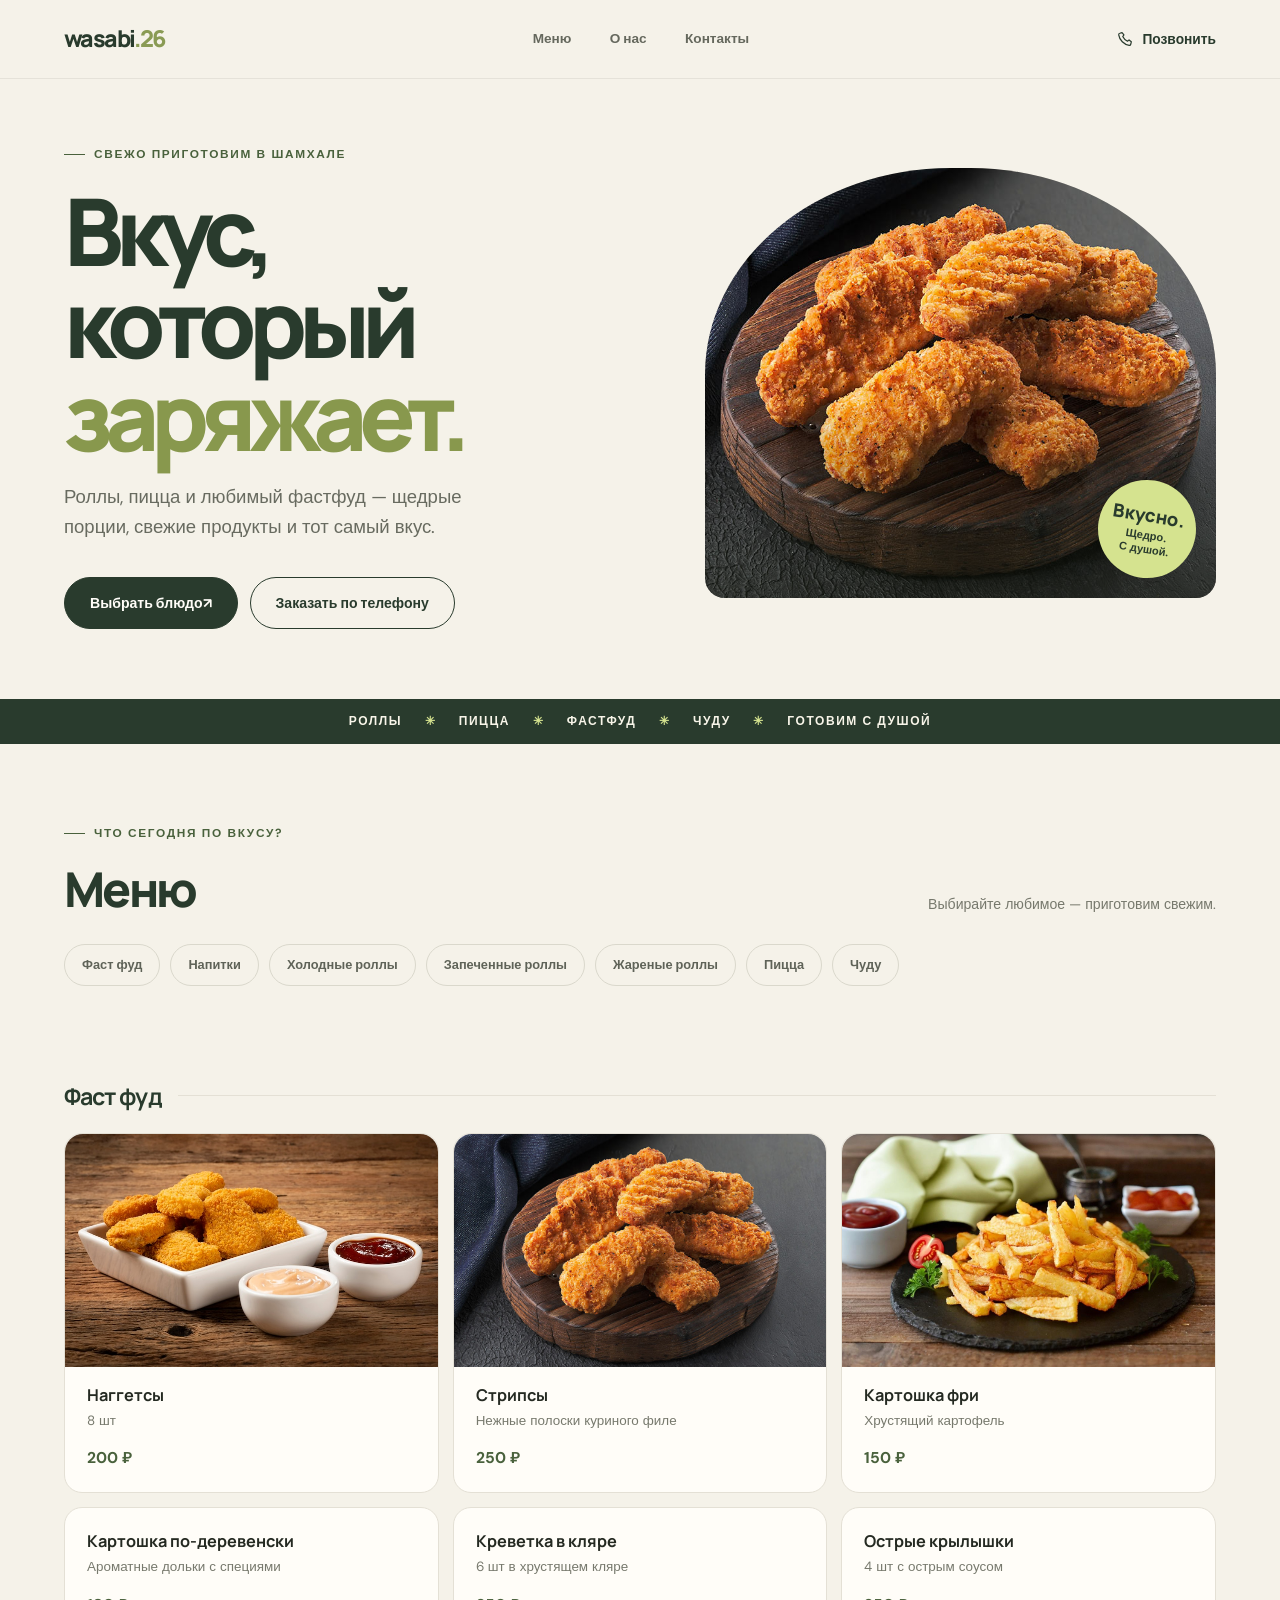
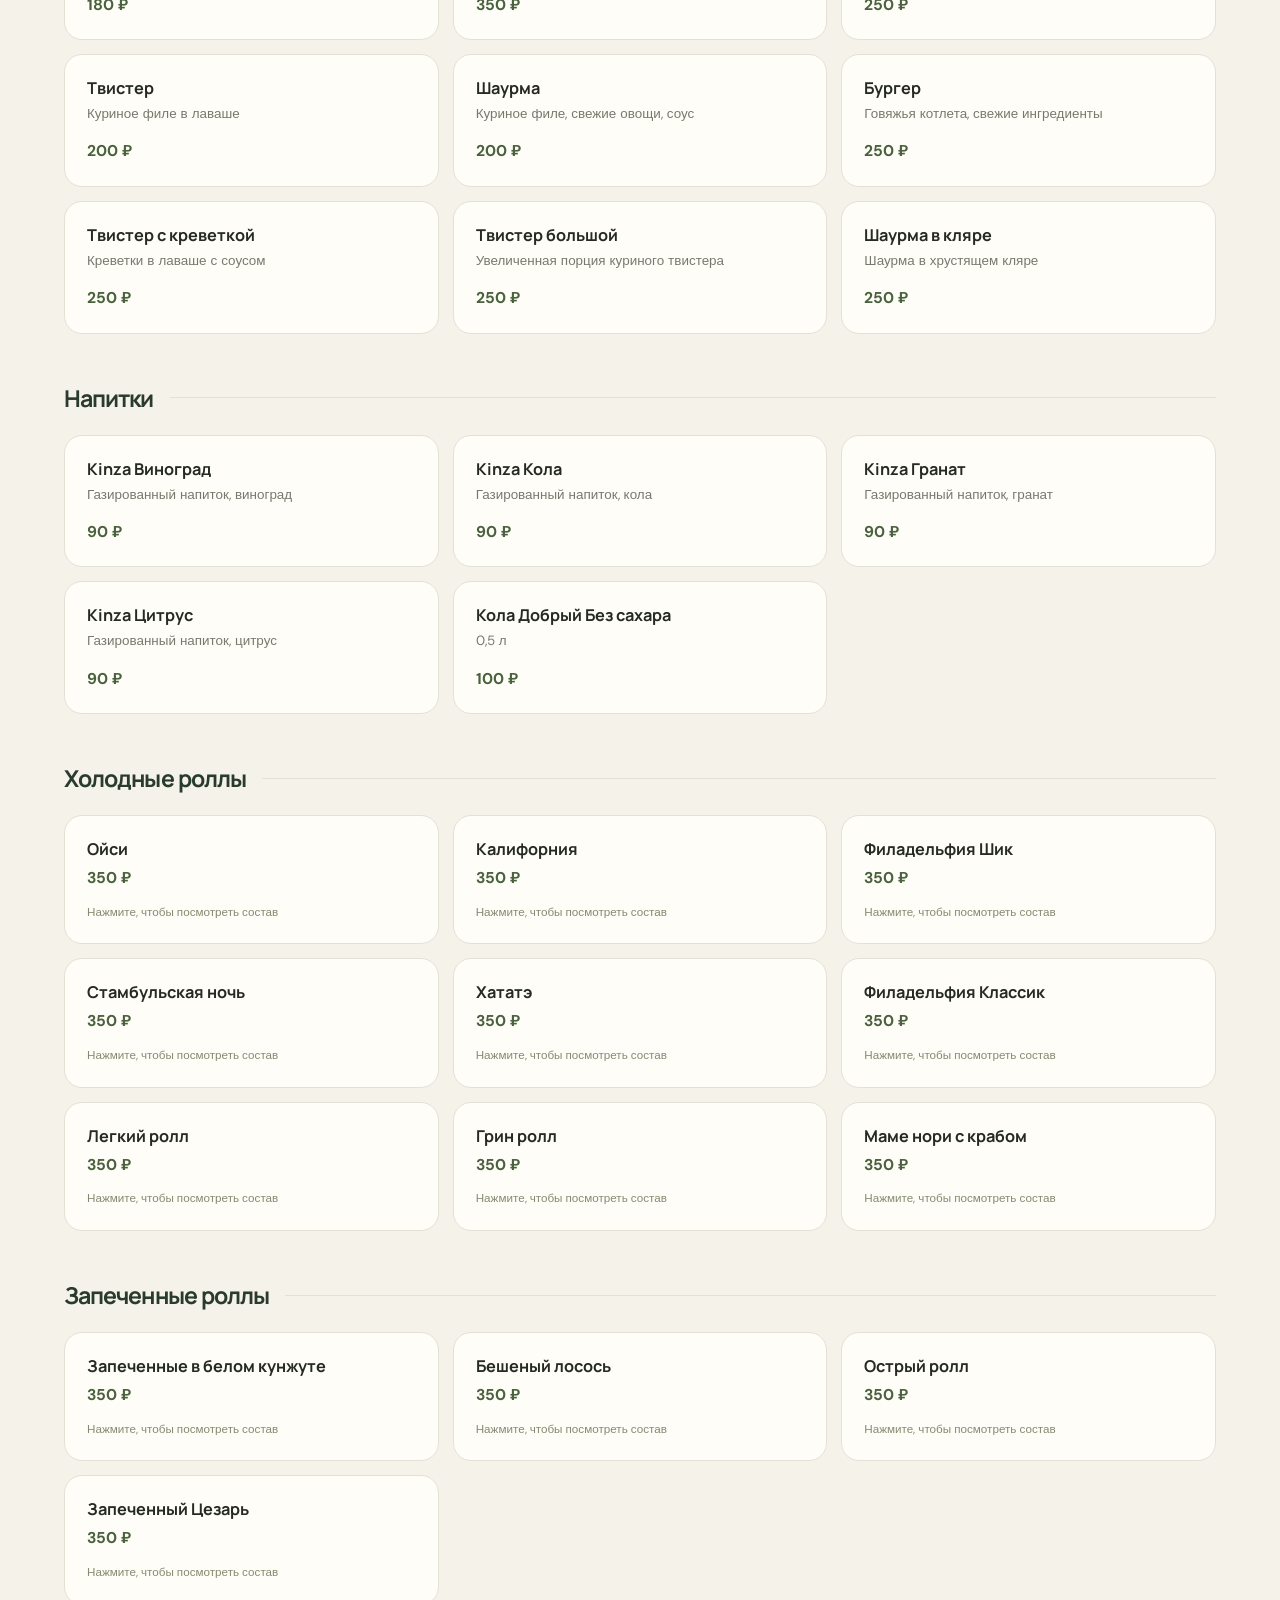
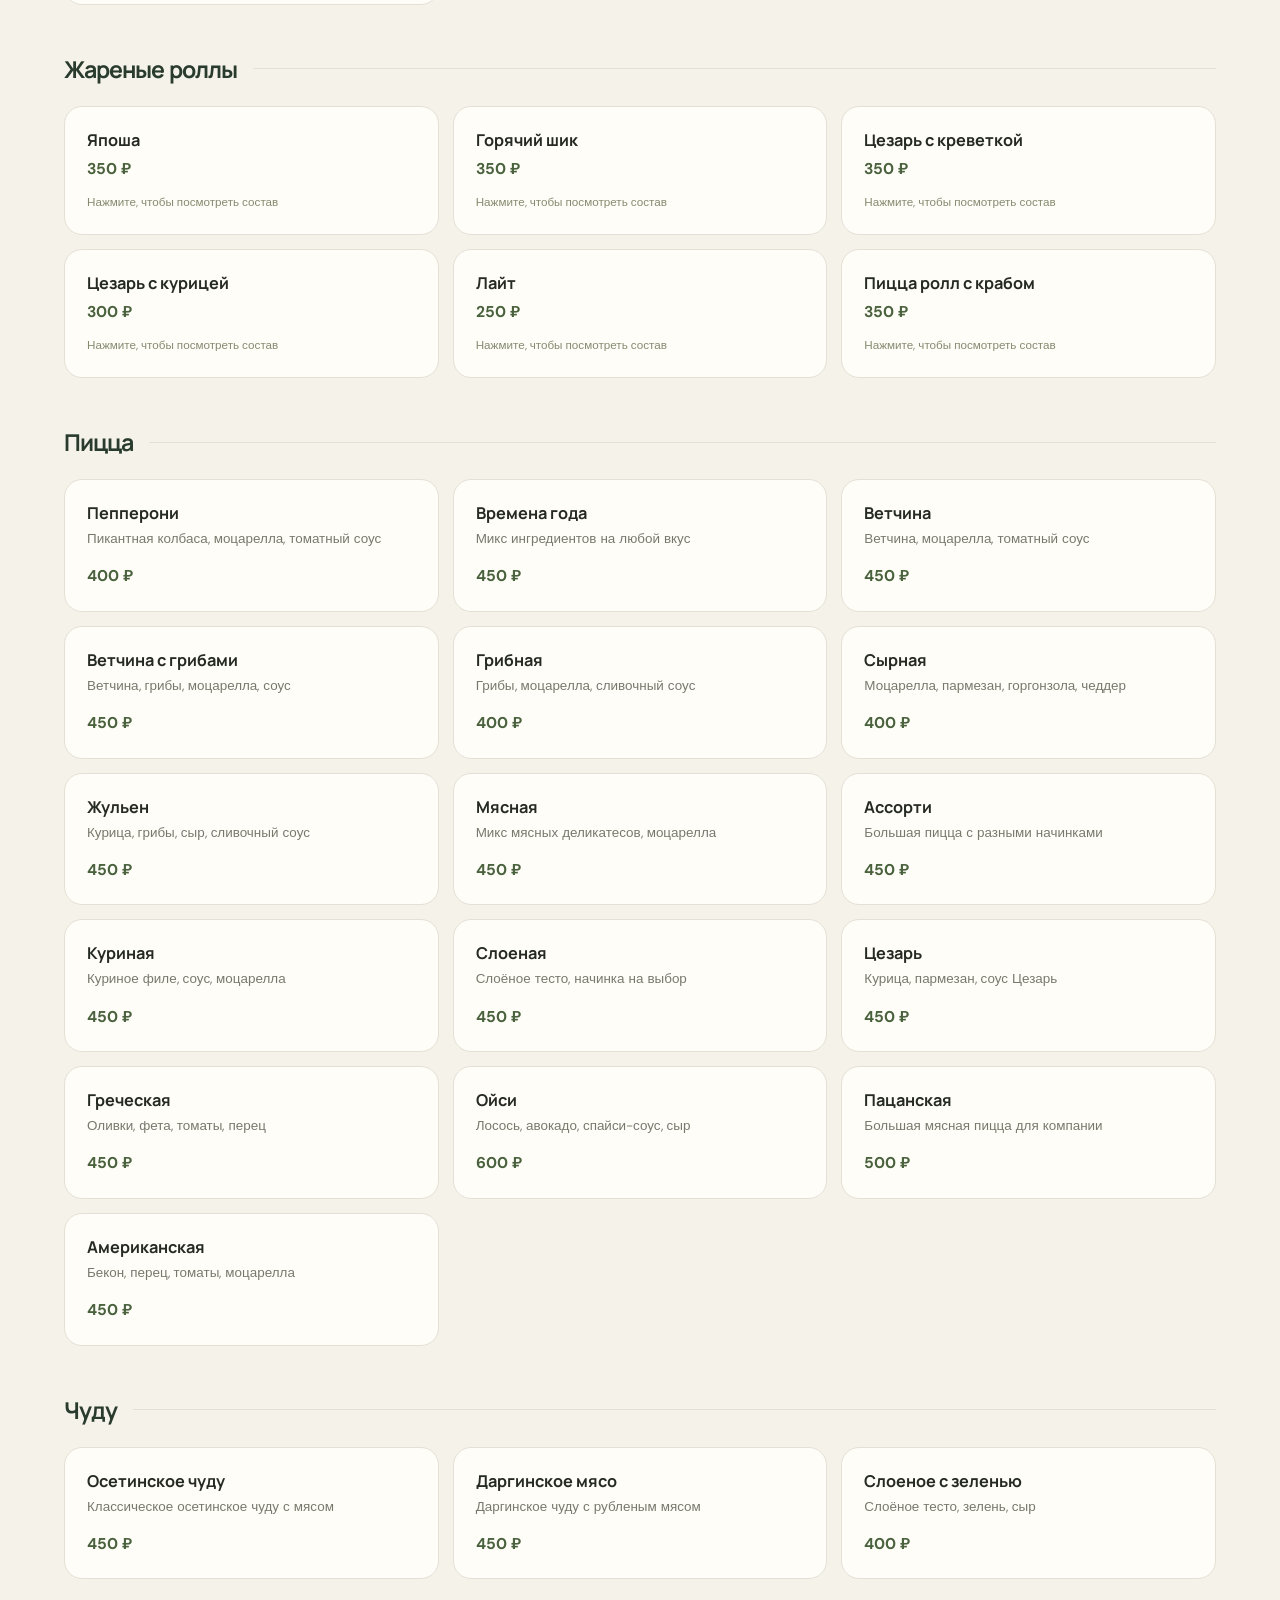
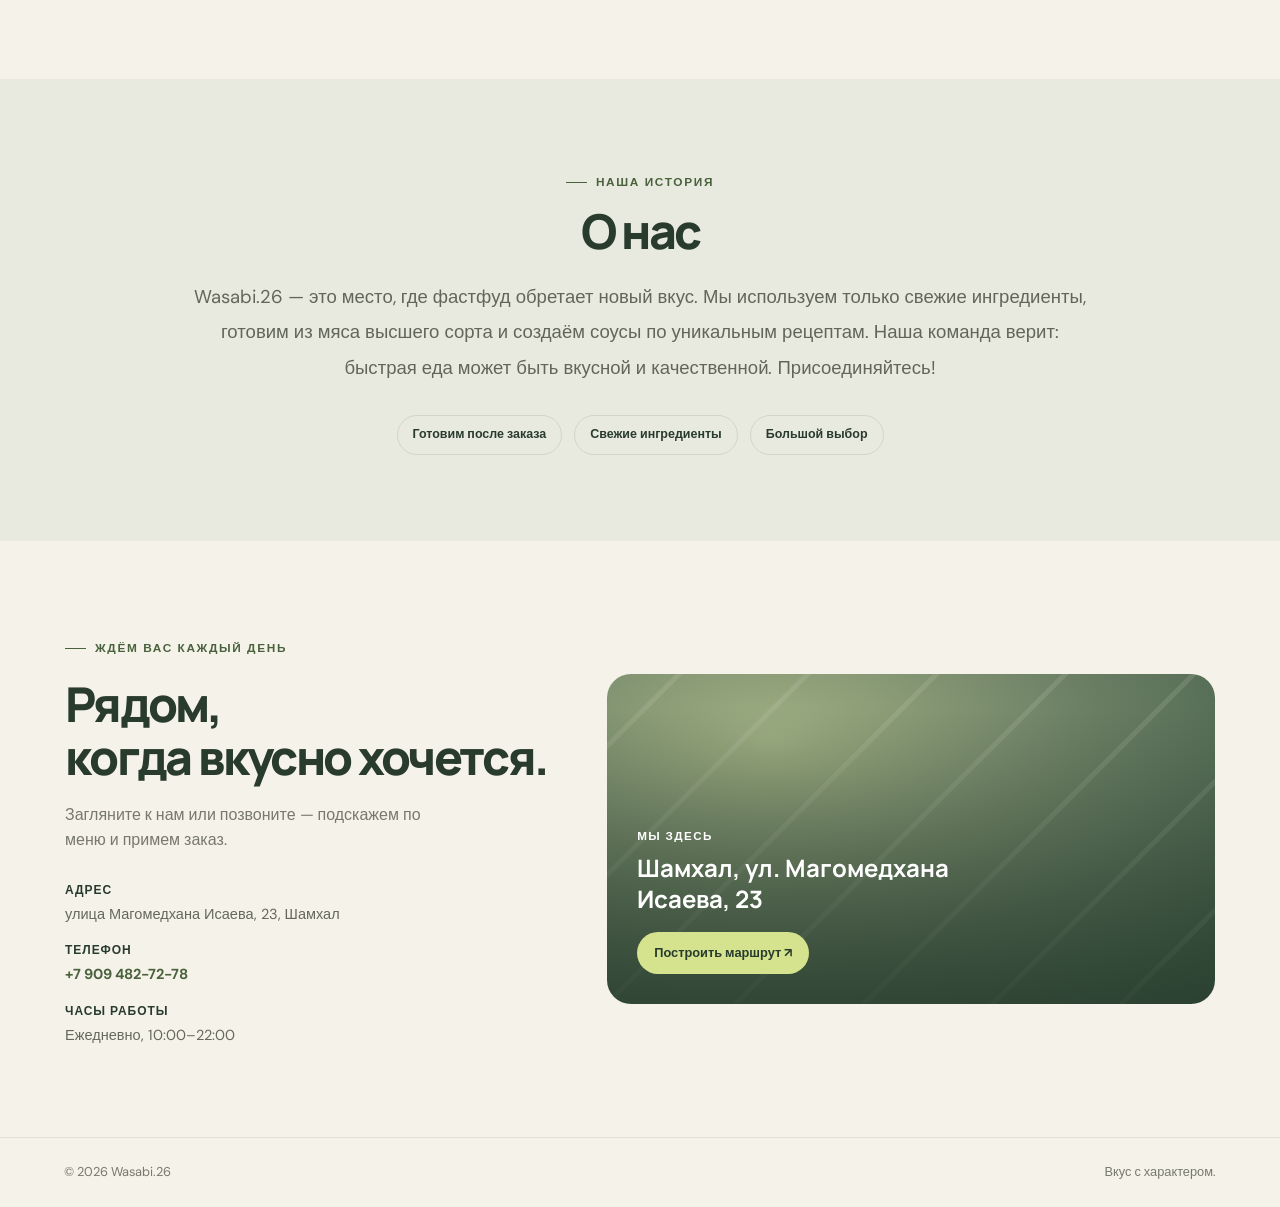
==== index.html @ 2d9dbc20 "Publish Wasabi.26 restaurant website Co-authored-by: Copilot App <223556219+Copilot@users.noreply.gi" ====
<!DOCTYPE html>
<html lang="ru">
<head>
    <meta charset="UTF-8">
    <meta name="viewport" content="width=device-width, initial-scale=1.0">
    <meta name="theme-color" content="#f5f2e9">
    <meta name="description" content="Wasabi.26 — роллы, пицца и любимый фастфуд в Шамхале. Заказывайте по телефону и забирайте свежеприготовленные блюда.">
    <title>Wasabi.26 — вкус с характером</title>
    <link rel="stylesheet" href="style.css">
</head>
<body>

    <header class="header">
        <div class="header__container">
            <a href="#" class="header__logo" aria-label="Wasabi.26 — на главную">wasabi<span>.26</span></a>
            <nav class="header__nav" aria-label="Основная навигация">
                <a href="#menu" class="header__link">Меню</a>
                <a href="#about" class="header__link">О нас</a>
                <a href="#contacts" class="header__link">Контакты</a>
            </nav>
            <a class="header__phone" href="tel:+79094827278">
                <svg viewBox="0 0 24 24" fill="none" aria-hidden="true"><path d="M7.1 3.8 9.8 7l-1.7 2.2a14.6 14.6 0 0 0 6.7 6.7L17 14l3.2 2.7-.8 3.4a2 2 0 0 1-2.2 1.5C9.9 20.5 3.5 14.1 2.4 6.8A2 2 0 0 1 4 4.6l3.1-.8Z" stroke="currentColor" stroke-width="1.7" stroke-linecap="round" stroke-linejoin="round"/></svg>
                Позвонить
            </a>
        </div>
    </header>

    <main>

        <section class="hero">
            <div class="hero__container">
                <span class="hero__eyebrow">Свежо приготовим в Шамхале</span>
                <h1 class="hero__title">Вкус,<br>который<br><span>заряжает.</span></h1>
                <p class="hero__description">Роллы, пицца и любимый фастфуд — щедрые порции, свежие продукты и тот самый вкус.</p>
                <div class="hero__actions">
                    <a href="#menu" class="hero__button">Выбрать блюдо <span aria-hidden="true">↗</span></a>
                    <button class="hero__button hero__button--secondary" id="orderButton" type="button">Заказать по телефону</button>
                </div>
            </div>
            <div class="hero__visual">
                <img class="hero__image" src="strips.jpg" alt="Свежеприготовленные золотистые куриные стрипсы">
                <div class="hero__stamp"><strong>Вкусно.</strong>Щедро.<br>С душой.</div>
            </div>
        </section>

        <div class="ticker" aria-label="Роллы, пицца, фастфуд и чуду">
            Роллы <span>✳</span> Пицца <span>✳</span> Фастфуд <span>✳</span> Чуду <span>✳</span> Готовим с душой
        </div>

        <section class="categories" id="menu">
            <div class="categories__container">
                <div class="categories__heading">
                    <div>
                        <span class="section-eyebrow">Что сегодня по вкусу?</span>
                        <h2 class="section-title">Меню</h2>
                    </div>
                    <p class="categories__note">Выбирайте любимое — приготовим свежим.</p>
                </div>
                <ul class="categories__list" aria-label="Категории меню">
                    <li class="categories__item">
                        <a href="#fastfood" class="categories__link">Фаст фуд</a>
                    </li>
                    <li class="categories__item">
                        <a href="#drinks" class="categories__link">Напитки</a>
                    </li>
                    <li class="categories__item">
                        <a href="#cold-rolls" class="categories__link">Холодные роллы</a>
                    </li>
                    <li class="categories__item">
                        <a href="#baked-rolls" class="categories__link">Запеченные роллы</a>
                    </li>
                    <li class="categories__item">
                        <a href="#fried-rolls" class="categories__link">Жареные роллы</a>
                    </li>
                    <li class="categories__item">
                        <a href="#pizza" class="categories__link">Пицца</a>
                    </li>
                    <li class="categories__item">
                        <a href="#chudu" class="categories__link">Чуду</a>
                    </li>
                </ul>
            </div>
        </section>

        <section class="dishes">
            <div class="dishes__container">

                <h3 class="dishes__subtitle" id="fastfood">Фаст фуд</h3>
                <div class="dishes__grid">
                    <article class="dish dish--nuggets">
                        <div class="dish__image-frame">
                            <img class="dish__image" src="nuggets.jpg" alt="Наггетсы с соусами">
                        </div>
                        <h4 class="dish__name">Наггетсы</h4>
                        <p class="dish__description">8 шт</p>
                        <span class="dish__price">200 ₽</span>
                    </article>
                    <article class="dish">
                        <div class="dish__image-frame">
                            <img class="dish__image" src="strips.jpg" alt="Куриные стрипсы">
                        </div>
                        <h4 class="dish__name">Стрипсы</h4>
                        <p class="dish__description">Нежные полоски куриного филе</p>
                        <span class="dish__price">250 ₽</span>
                    </article>
                    <article class="dish">
                        <div class="dish__image-frame">
                            <img class="dish__image" src="fries.jpg" alt="Картошка фри">
                        </div>
                        <h4 class="dish__name">Картошка фри</h4>
                        <p class="dish__description">Хрустящий картофель</p>
                        <span class="dish__price">150 ₽</span>
                    </article>
                    <article class="dish">
                        <h4 class="dish__name">Картошка по-деревенски</h4>
                        <p class="dish__description">Ароматные дольки с специями</p>
                        <span class="dish__price">180 ₽</span>
                    </article>
                    <article class="dish">
                        <h4 class="dish__name">Креветка в кляре</h4>
                        <p class="dish__description">6 шт в хрустящем кляре</p>
                        <span class="dish__price">350 ₽</span>
                    </article>
                    <article class="dish">
                        <h4 class="dish__name">Острые крылышки</h4>
                        <p class="dish__description">4 шт с острым соусом</p>
                        <span class="dish__price">250 ₽</span>
                    </article>
                    <article class="dish">
                        <h4 class="dish__name">Твистер</h4>
                        <p class="dish__description">Куриное филе в лаваше</p>
                        <span class="dish__price">200 ₽</span>
                    </article>
                    <article class="dish">
                        <h4 class="dish__name">Шаурма</h4>
                        <p class="dish__description">Куриное филе, свежие овощи, соус</p>
                        <span class="dish__price">200 ₽</span>
                    </article>
                    <article class="dish">
                        <h4 class="dish__name">Бургер</h4>
                        <p class="dish__description">Говяжья котлета, свежие ингредиенты</p>
                        <span class="dish__price">250 ₽</span>
                    </article>
                    <article class="dish">
                        <h4 class="dish__name">Твистер с креветкой</h4>
                        <p class="dish__description">Креветки в лаваше с соусом</p>
                        <span class="dish__price">250 ₽</span>
                    </article>
                    <article class="dish">
                        <h4 class="dish__name">Твистер большой</h4>
                        <p class="dish__description">Увеличенная порция куриного твистера</p>
                        <span class="dish__price">250 ₽</span>
                    </article>
                    <article class="dish">
                        <h4 class="dish__name">Шаурма в кляре</h4>
                        <p class="dish__description">Шаурма в хрустящем кляре</p>
                        <span class="dish__price">250 ₽</span>
                    </article>
                </div>

                <h3 class="dishes__subtitle" id="drinks">Напитки</h3>
                <div class="dishes__grid">
                    <article class="dish">
                        <h4 class="dish__name">Kinza Виноград</h4>
                        <p class="dish__description">Газированный напиток, виноград</p>
                        <span class="dish__price">90 ₽</span>
                    </article>
                    <article class="dish">
                        <h4 class="dish__name">Kinza Кола</h4>
                        <p class="dish__description">Газированный напиток, кола</p>
                        <span class="dish__price">90 ₽</span>
                    </article>
                    <article class="dish">
                        <h4 class="dish__name">Kinza Гранат</h4>
                        <p class="dish__description">Газированный напиток, гранат</p>
                        <span class="dish__price">90 ₽</span>
                    </article>
                    <article class="dish">
                        <h4 class="dish__name">Kinza Цитрус</h4>
                        <p class="dish__description">Газированный напиток, цитрус</p>
                        <span class="dish__price">90 ₽</span>
                    </article>
                    <article class="dish">
                        <h4 class="dish__name">Кола Добрый Без сахара</h4>
                        <p class="dish__description">0,5 л</p>
                        <span class="dish__price">100 ₽</span>
                    </article>
                </div>

                <h3 class="dishes__subtitle" id="cold-rolls">Холодные роллы</h3>
                <div class="dishes__grid">
                    <article class="dish dish--clickable" data-roll="ойси">
                        <h4 class="dish__name">Ойси</h4>
                        <span class="dish__price">350 ₽</span>
                        <span class="dish__hint">Нажмите, чтобы посмотреть состав</span>
                    </article>
                    <article class="dish dish--clickable" data-roll="калифорния">
                        <h4 class="dish__name">Калифорния</h4>
                        <span class="dish__price">350 ₽</span>
                        <span class="dish__hint">Нажмите, чтобы посмотреть состав</span>
                    </article>
                    <article class="dish dish--clickable" data-roll="филадельфия-шик">
                        <h4 class="dish__name">Филадельфия Шик</h4>
                        <span class="dish__price">350 ₽</span>
                        <span class="dish__hint">Нажмите, чтобы посмотреть состав</span>
                    </article>
                    <article class="dish dish--clickable" data-roll="стамбульская-ночь">
                        <h4 class="dish__name">Стамбульская ночь</h4>
                        <span class="dish__price">350 ₽</span>
                        <span class="dish__hint">Нажмите, чтобы посмотреть состав</span>
                    </article>
                    <article class="dish dish--clickable" data-roll="хататэ">
                        <h4 class="dish__name">Хататэ</h4>
                        <span class="dish__price">350 ₽</span>
                        <span class="dish__hint">Нажмите, чтобы посмотреть состав</span>
                    </article>
                    <article class="dish dish--clickable" data-roll="филадельфия-классик">
                        <h4 class="dish__name">Филадельфия Классик</h4>
                        <span class="dish__price">350 ₽</span>
                        <span class="dish__hint">Нажмите, чтобы посмотреть состав</span>
                    </article>
                    <article class="dish dish--clickable" data-roll="легкий-ролл">
                        <h4 class="dish__name">Легкий ролл</h4>
                        <span class="dish__price">350 ₽</span>
                        <span class="dish__hint">Нажмите, чтобы посмотреть состав</span>
                    </article>
                    <article class="dish dish--clickable" data-roll="грин-ролл">
                        <h4 class="dish__name">Грин ролл</h4>
                        <span class="dish__price">350 ₽</span>
                        <span class="dish__hint">Нажмите, чтобы посмотреть состав</span>
                    </article>
                    <article class="dish dish--clickable" data-roll="мамэ-нори">
                        <h4 class="dish__name">Маме нори с крабом</h4>
                        <span class="dish__price">350 ₽</span>
                        <span class="dish__hint">Нажмите, чтобы посмотреть состав</span>
                    </article>
                </div>

                <h3 class="dishes__subtitle" id="baked-rolls">Запеченные роллы</h3>
                <div class="dishes__grid">
                    <article class="dish dish--clickable" data-roll="запеченные-в-белом-кунжуте">
                        <h4 class="dish__name">Запеченные в белом кунжуте</h4>
                        <span class="dish__price">350 ₽</span>
                        <span class="dish__hint">Нажмите, чтобы посмотреть состав</span>
                    </article>
                    <article class="dish dish--clickable" data-roll="бешеный-лосось">
                        <h4 class="dish__name">Бешеный лосось</h4>
                        <span class="dish__price">350 ₽</span>
                        <span class="dish__hint">Нажмите, чтобы посмотреть состав</span>
                    </article>
                    <article class="dish dish--clickable" data-roll="острый-ролл">
                        <h4 class="dish__name">Острый ролл</h4>
                        <span class="dish__price">350 ₽</span>
                        <span class="dish__hint">Нажмите, чтобы посмотреть состав</span>
                    </article>
                    <article class="dish dish--clickable" data-roll="запеченный-цезарь">
                        <h4 class="dish__name">Запеченный Цезарь</h4>
                        <span class="dish__price">350 ₽</span>
                        <span class="dish__hint">Нажмите, чтобы посмотреть состав</span>
                    </article>
                </div>

                <h3 class="dishes__subtitle" id="fried-rolls">Жареные роллы</h3>
                <div class="dishes__grid">
                    <article class="dish dish--clickable" data-roll="япоша">
                        <h4 class="dish__name">Япоша</h4>
                        <span class="dish__price">350 ₽</span>
                        <span class="dish__hint">Нажмите, чтобы посмотреть состав</span>
                    </article>
                    <article class="dish dish--clickable" data-roll="горячий-шик">
                        <h4 class="dish__name">Горячий шик</h4>
                        <span class="dish__price">350 ₽</span>
                        <span class="dish__hint">Нажмите, чтобы посмотреть состав</span>
                    </article>
                    <article class="dish dish--clickable" data-roll="цезарь-с-креветкой">
                        <h4 class="dish__name">Цезарь с креветкой</h4>
                        <span class="dish__price">350 ₽</span>
                        <span class="dish__hint">Нажмите, чтобы посмотреть состав</span>
                    </article>
                    <article class="dish dish--clickable" data-roll="цезарь-с-курицей">
                        <h4 class="dish__name">Цезарь с курицей</h4>
                        <span class="dish__price">300 ₽</span>
                        <span class="dish__hint">Нажмите, чтобы посмотреть состав</span>
                    </article>
                    <article class="dish dish--clickable" data-roll="лайт">
                        <h4 class="dish__name">Лайт</h4>
                        <span class="dish__price">250 ₽</span>
                        <span class="dish__hint">Нажмите, чтобы посмотреть состав</span>
                    </article>
                    <article class="dish dish--clickable" data-roll="пицца-ролл-с-крабом">
                        <h4 class="dish__name">Пицца ролл с крабом</h4>
                        <span class="dish__price">350 ₽</span>
                        <span class="dish__hint">Нажмите, чтобы посмотреть состав</span>
                    </article>
                </div>

                <h3 class="dishes__subtitle" id="pizza">Пицца</h3>
                <div class="dishes__grid">
                    <article class="dish">
                        <h4 class="dish__name">Пепперони</h4>
                        <p class="dish__description">Пикантная колбаса, моцарелла, томатный соус</p>
                        <span class="dish__price">400 ₽</span>
                    </article>
                    <article class="dish">
                        <h4 class="dish__name">Времена года</h4>
                        <p class="dish__description">Микс ингредиентов на любой вкус</p>
                        <span class="dish__price">450 ₽</span>
                    </article>
                    <article class="dish">
                        <h4 class="dish__name">Ветчина</h4>
                        <p class="dish__description">Ветчина, моцарелла, томатный соус</p>
                        <span class="dish__price">450 ₽</span>
                    </article>
                    <article class="dish">
                        <h4 class="dish__name">Ветчина с грибами</h4>
                        <p class="dish__description">Ветчина, грибы, моцарелла, соус</p>
                        <span class="dish__price">450 ₽</span>
                    </article>
                    <article class="dish">
                        <h4 class="dish__name">Грибная</h4>
                        <p class="dish__description">Грибы, моцарелла, сливочный соус</p>
                        <span class="dish__price">400 ₽</span>
                    </article>
                    <article class="dish">
                        <h4 class="dish__name">Сырная</h4>
                        <p class="dish__description">Моцарелла, пармезан, горгонзола, чеддер</p>
                        <span class="dish__price">400 ₽</span>
                    </article>
                    <article class="dish">
                        <h4 class="dish__name">Жульен</h4>
                        <p class="dish__description">Курица, грибы, сыр, сливочный соус</p>
                        <span class="dish__price">450 ₽</span>
                    </article>
                    <article class="dish">
                        <h4 class="dish__name">Мясная</h4>
                        <p class="dish__description">Микс мясных деликатесов, моцарелла</p>
                        <span class="dish__price">450 ₽</span>
                    </article>
                    <article class="dish">
                        <h4 class="dish__name">Ассорти</h4>
                        <p class="dish__description">Большая пицца с разными начинками</p>
                        <span class="dish__price">450 ₽</span>
                    </article>
                    <article class="dish">
                        <h4 class="dish__name">Куриная</h4>
                        <p class="dish__description">Куриное филе, соус, моцарелла</p>
                        <span class="dish__price">450 ₽</span>
                    </article>
                    <article class="dish">
                        <h4 class="dish__name">Слоеная</h4>
                        <p class="dish__description">Слоёное тесто, начинка на выбор</p>
                        <span class="dish__price">450 ₽</span>
                    </article>
                    <article class="dish">
                        <h4 class="dish__name">Цезарь</h4>
                        <p class="dish__description">Курица, пармезан, соус Цезарь</p>
                        <span class="dish__price">450 ₽</span>
                    </article>
                    <article class="dish">
                        <h4 class="dish__name">Греческая</h4>
                        <p class="dish__description">Оливки, фета, томаты, перец</p>
                        <span class="dish__price">450 ₽</span>
                    </article>
                    <article class="dish">
                        <h4 class="dish__name">Ойси</h4>
                        <p class="dish__description">Лосось, авокадо, спайси-соус, сыр</p>
                        <span class="dish__price">600 ₽</span>
                    </article>
                    <article class="dish">
                        <h4 class="dish__name">Пацанская</h4>
                        <p class="dish__description">Большая мясная пицца для компании</p>
                        <span class="dish__price">500 ₽</span>
                    </article>
                    <article class="dish">
                        <h4 class="dish__name">Американская</h4>
                        <p class="dish__description">Бекон, перец, томаты, моцарелла</p>
                        <span class="dish__price">450 ₽</span>
                    </article>
                </div>

                <h3 class="dishes__subtitle" id="chudu">Чуду</h3>
                <div class="dishes__grid">
                    <article class="dish">
                        <h4 class="dish__name">Осетинское чуду</h4>
                        <p class="dish__description">Классическое осетинское чуду с мясом</p>
                        <span class="dish__price">450 ₽</span>
                    </article>
                    <article class="dish">
                        <h4 class="dish__name">Даргинское мясо</h4>
                        <p class="dish__description">Даргинское чуду с рубленым мясом</p>
                        <span class="dish__price">450 ₽</span>
                    </article>
                    <article class="dish">
                        <h4 class="dish__name">Слоеное с зеленью</h4>
                        <p class="dish__description">Слоёное тесто, зелень, сыр</p>
                        <span class="dish__price">400 ₽</span>
                    </article>
                </div>

            </div>
        </section>

        <section class="about" id="about">
            <div class="about__container">
                <span class="section-eyebrow">Наша история</span>
                <h2 class="section-title">О нас</h2>
                <p class="about__text">
                    Wasabi.26 — это место, где фастфуд обретает новый вкус. Мы используем только свежие ингредиенты,
                    готовим из мяса высшего сорта и создаём соусы по уникальным рецептам. Наша команда верит:
                    быстрая еда может быть вкусной и качественной. Присоединяйтесь!
                </p>
                <div class="about__values" aria-label="Наши принципы">
                    <span class="about__value">Готовим после заказа</span>
                    <span class="about__value">Свежие ингредиенты</span>
                    <span class="about__value">Большой выбор</span>
                </div>
            </div>
        </section>

        <section class="contacts" id="contacts">
            <div class="contacts__container">
                <div class="contacts__layout">
                    <div class="contacts__copy">
                        <span class="section-eyebrow">Ждём вас каждый день</span>
                        <h2 class="section-title">Рядом,<br>когда вкусно хочется.</h2>
                        <p class="contacts__intro">Загляните к нам или позвоните — подскажем по меню и примем заказ.</p>
                        <address class="contacts__info">
                            <p class="contacts__item"><strong>Адрес</strong>улица Магомедхана Исаева, 23, Шамхал</p>
                            <p class="contacts__item"><strong>Телефон</strong><a href="tel:+79094827278">+7 909 482-72-78</a></p>
                            <p class="contacts__item"><strong>Часы работы</strong>Ежедневно, 10:00–22:00</p>
                        </address>
                    </div>
                    <div class="contacts__map">
                        <span class="contacts__map-label">Мы здесь</span>
                        <p class="contacts__map-address">Шамхал, ул. Магомедхана Исаева, 23</p>
                        <button class="contacts__map-link" id="mapButton" type="button" aria-haspopup="dialog">Построить маршрут ↗</button>
                    </div>
                </div>
            </div>
        </section>

    </main>

    <!-- Footer -->
    <footer class="footer">
        <div class="footer__container">
            <p class="footer__copy">&copy; 2026 Wasabi.26</p>
            <p class="footer__tagline">Вкус с характером.</p>
        </div>
    </footer>

    <div class="modal" id="rollModal" aria-hidden="true">
        <div class="modal__overlay"></div>
        <div class="modal__content" role="dialog" aria-modal="true" aria-labelledby="modalTitle" aria-describedby="modalIngredients">
            <button class="modal__close" id="modalClose" type="button" aria-label="Закрыть">&times;</button>
            <h3 class="modal__title" id="modalTitle"></h3>
            <p class="modal__ingredients" id="modalIngredients"></p>
        </div>
    </div>

    <div class="modal" id="orderModal" aria-hidden="true">
        <div class="modal__overlay"></div>
        <div class="modal__content modal__content--order" role="dialog" aria-modal="true" aria-labelledby="orderModalTitle">
            <button class="modal__close" id="orderModalClose" type="button" aria-label="Закрыть">&times;</button>
            <h3 class="modal__title" id="orderModalTitle">Заказать по телефону</h3>
            <p class="modal__ingredients"><a href="tel:+79094827278">+7 909 482-72-78</a></p>
        </div>
    </div>

    <div class="modal" id="mapModal" aria-hidden="true">
        <div class="modal__overlay"></div>
        <div class="modal__content modal__content--order" role="dialog" aria-modal="true" aria-labelledby="mapModalTitle">
            <button class="modal__close" id="mapModalClose" type="button" aria-label="Закрыть">&times;</button>
            <h3 class="modal__title" id="mapModalTitle">Открыть маршрут в</h3>
            <div class="map-choices">
                <a class="map-choice" href="https://2gis.ru/search/%D1%83%D0%BB%D0%B8%D1%86%D0%B0%20%D0%9C%D0%B0%D0%B3%D0%BE%D0%BC%D0%B5%D0%B4%D1%85%D0%B0%D0%BD%D0%B0%20%D0%98%D1%81%D0%B0%D0%B5%D0%B2%D0%B0%2C%2023%2C%20%D0%A8%D0%B0%D0%BC%D1%85%D0%B0%D0%BB">2ГИС <span aria-hidden="true">↗</span></a>
                <a class="map-choice" href="https://yandex.ru/maps/?text=%D1%83%D0%BB%D0%B8%D1%86%D0%B0%20%D0%9C%D0%B0%D0%B3%D0%BE%D0%BC%D0%B5%D0%B4%D1%85%D0%B0%D0%BD%D0%B0%20%D0%98%D1%81%D0%B0%D0%B5%D0%B2%D0%B0%2C%2023%2C%20%D0%A8%D0%B0%D0%BC%D1%85%D0%B0%D0%BB">Яндекс Карты <span aria-hidden="true">↗</span></a>
            </div>
        </div>
    </div>

    <script>
        const rolls = {
            "ойси": "Креветка, сыр Филадельфия, огурцы, шапочка из лосося, спайси-соус, унаги-соус.",
            "калифорния": "Креветка / лосось / краб на выбор, сыр Филадельфия, огурцы, авокадо, спайси-соус, тобика.",
            "филадельфия-шик": "Сыр Филадельфия, огурцы, шапочка из авокадо, спайси-соус, унаги-соус.",
            "стамбульская-ночь": "Лосось, авокадо, сыр Филадельфия, спайси-соус, унаги-соус, кунжут.",
            "хататэ": "Сыр Филадельфия, огурцы, шапочка из крабового мяса, спайси-соус, унаги-соус.",
            "филадельфия-классик": "Сыр Филадельфия, огурцы, шапочка из лосося.",
            "легкий-ролл": "Лист салата, сыр Филадельфия, курица, помидор, огурцы, авокадо, соус Цезарь, рисовая бумага.",
            "грин-ролл": "Курица, огурцы, сыр Филадельфия, спайси-соус, укроп.",
            "мамэ-нори": "Краб, огурцы, авокадо, сыр Филадельфия, спайси-соус.",
            "запеченные-в-белом-кунжуте": "Филадельфия, сыр, огурцы, креветка в кляре, кунжут, сырная шапочка.",
            "бешеный-лосось": "Филадельфия, сыр, лосось, сырная шапочка, кунжут.",
            "острый-ролл": "Филадельфия, сыр, огурцы, лосось, ким-чи.",
            "запеченный-цезарь": "Курица, пармезан, Филадельфия, сыр, огурцы, соус Цезарь.",
            "япоша": "Лосось, сыр Филадельфия, авокадо.",
            "горячий-шик": "Креветка / лосось на выбор, сыр Филадельфия, спайси-соус, унаги-соус.",
            "цезарь-с-креветкой": "Креветка, сыр Филадельфия, огурцы, лист салата, спайси-соус, пармезан.",
            "цезарь-с-курицей": "Курица, пармезан, сыр Филадельфия, огурцы, соус Цезарь.",
            "лайт": "Курица, пармезан, соус Цезарь.",
            "пицца-ролл-с-крабом": "Тобика, пармезан, спайси-соус, краб."
        };

        const modal = document.getElementById('rollModal');
        const modalTitle = document.getElementById('modalTitle');
        const modalIngredients = document.getElementById('modalIngredients');
        const closeBtn = document.getElementById('modalClose');
        let rollTrigger;

        function showRoll(card) {
                rollTrigger = card;
                const key = card.getAttribute('data-roll');
                const name = card.querySelector('.dish__name').textContent;
                const ingredients = rolls[key] || '';
                modalTitle.textContent = name;
                modalIngredients.textContent = ingredients;
                modal.classList.add('modal--open');
                modal.setAttribute('aria-hidden', 'false');
                document.body.classList.add('modal-is-open');
                closeBtn.focus();
        }

        document.querySelectorAll('.dish--clickable').forEach(card => {
            card.setAttribute('tabindex', '0');
            card.setAttribute('role', 'button');
            card.setAttribute('aria-haspopup', 'dialog');
            card.addEventListener('click', () => showRoll(card));
            card.addEventListener('keydown', event => {
                if (event.key === 'Enter' || event.key === ' ') {
                    event.preventDefault();
                    showRoll(card);
                }
            });
        });

        function closeModal() {
            modal.classList.remove('modal--open');
            modal.setAttribute('aria-hidden', 'true');
            document.body.classList.remove('modal-is-open');
            if (rollTrigger) rollTrigger.focus();
        }

        closeBtn.addEventListener('click', closeModal);
        modal.querySelector('.modal__overlay').addEventListener('click', closeModal);

        const orderButton = document.getElementById('orderButton');
        const orderModal = document.getElementById('orderModal');
        const orderModalClose = document.getElementById('orderModalClose');

        function closeOrderModal() {
            orderModal.classList.remove('modal--open');
            orderModal.setAttribute('aria-hidden', 'true');
            document.body.classList.remove('modal-is-open');
            orderButton.focus();
        }

        orderButton.addEventListener('click', () => {
            orderModal.classList.add('modal--open');
            orderModal.setAttribute('aria-hidden', 'false');
            document.body.classList.add('modal-is-open');
            orderModalClose.focus();
        });

        orderModalClose.addEventListener('click', closeOrderModal);
        orderModal.querySelector('.modal__overlay').addEventListener('click', closeOrderModal);

        const mapButton = document.getElementById('mapButton');
        const mapModal = document.getElementById('mapModal');
        const mapModalClose = document.getElementById('mapModalClose');

        function closeMapModal() {
            mapModal.classList.remove('modal--open');
            mapModal.setAttribute('aria-hidden', 'true');
            document.body.classList.remove('modal-is-open');
            mapButton.focus();
        }

        mapButton.addEventListener('click', () => {
            mapModal.classList.add('modal--open');
            mapModal.setAttribute('aria-hidden', 'false');
            document.body.classList.add('modal-is-open');
            mapModalClose.focus();
        });

        mapModal.querySelectorAll('.map-choice').forEach(link => {
            link.addEventListener('click', event => {
                event.preventDefault();
                window.location.assign(link.href);
            });
        });

        mapModalClose.addEventListener('click', closeMapModal);
        mapModal.querySelector('.modal__overlay').addEventListener('click', closeMapModal);

        document.addEventListener('keydown', e => {
            if (e.key === 'Escape') {
                closeModal();
                if (orderModal.classList.contains('modal--open')) closeOrderModal();
                if (mapModal.classList.contains('modal--open')) closeMapModal();
            }
        });
    </script>

</body>
</html>
---- style.css ----
@import url('https://fonts.googleapis.com/css2?family=DM+Sans:wght@400;500;600;700&family=Manrope:wght@400;500;600;700;800&display=swap');

*, *::before, *::after { box-sizing: border-box; }
html { scroll-behavior: smooth; scroll-padding-top: 96px; }
body {
    margin: 0;
    background: #f5f2e9;
    color: #252a22;
    font-family: 'DM Sans', -apple-system, BlinkMacSystemFont, 'Segoe UI', sans-serif;
    line-height: 1.6;
    -webkit-font-smoothing: antialiased;
}
button, a { font: inherit; }
a { color: inherit; }
::selection { background: #d7e39a; color: #22271c; }

:root {
    --ink: #252a22;
    --muted: #77796d;
    --green: #49613c;
    --green-dark: #293b2d;
    --lime: #d5e38f;
    --paper: #f5f2e9;
    --white: #fffdf8;
    --line: #e4e0d5;
    --radius: 18px;
    --ease: .25s ease;
}

.header {
    position: sticky;
    top: 0;
    z-index: 20;
    padding: 0 5vw;
    background: rgba(245, 242, 233, .94);
    border-bottom: 1px solid rgba(37, 42, 34, .08);
    backdrop-filter: blur(14px);
}
.header__container {
    max-width: 1320px;
    min-height: 78px;
    margin: 0 auto;
    display: flex;
    align-items: center;
    justify-content: space-between;
    gap: 24px;
}
.header__logo {
    color: var(--green-dark);
    text-decoration: none;
    font: 800 1.45rem/1 'Manrope', sans-serif;
    letter-spacing: -.07em;
}
.header__logo span { color: #8a9b54; }
.header__nav { display: flex; align-items: center; gap: clamp(18px, 3vw, 42px); }
.header__link {
    color: #65685d;
    text-decoration: none;
    font-size: .85rem;
    font-weight: 600;
    transition: color var(--ease);
}
.header__link:hover, .header__link:focus-visible { color: var(--green); }
.header__phone {
    display: inline-flex;
    align-items: center;
    gap: 8px;
    color: var(--green-dark);
    text-decoration: none;
    font-size: .86rem;
    font-weight: 700;
}
.header__phone svg { width: 17px; height: 17px; }

.hero {
    max-width: 1440px;
    min-height: 570px;
    margin: 0 auto;
    padding: 58px 5vw 70px;
    display: grid;
    grid-template-columns: 1fr .95fr;
    align-items: center;
    gap: clamp(40px, 8vw, 120px);
}
.hero__container { max-width: 600px; }
.hero__eyebrow, .section-eyebrow {
    display: inline-flex;
    align-items: center;
    gap: 9px;
    margin-bottom: 20px;
    color: var(--green);
    font-size: .74rem;
    font-weight: 700;
    letter-spacing: .14em;
    text-transform: uppercase;
}
.hero__eyebrow::before, .section-eyebrow::before {
    width: 21px;
    height: 1px;
    background: currentColor;
    content: '';
}
.hero__title {
    margin: 0 0 22px;
    color: var(--green-dark);
    font: 800 clamp(3.5rem, 7.3vw, 7rem)/.99 'Manrope', sans-serif;
    letter-spacing: -.085em;
}
.hero__title span { color: #88984d; }
.hero__description {
    max-width: 460px;
    margin: 0 0 34px;
    color: #686b60;
    font-size: clamp(1rem, 1.5vw, 1.16rem);
}
.hero__actions { display: flex; flex-wrap: wrap; gap: 12px; }
.hero__button {
    display: inline-flex;
    min-height: 52px;
    align-items: center;
    justify-content: center;
    padding: 0 25px;
    border: 1px solid var(--green-dark);
    border-radius: 999px;
    background: var(--green-dark);
    color: #fffdf8;
    text-decoration: none;
    font-size: .88rem;
    font-weight: 700;
    transition: transform var(--ease), background var(--ease), box-shadow var(--ease);
    cursor: pointer;
}
.hero__button:hover { transform: translateY(-2px); background: var(--green); box-shadow: 0 10px 24px #293b2d26; }
.hero__button--secondary { background: transparent; color: var(--green-dark); }
.hero__button--secondary:hover { background: #e8eadf; color: var(--green-dark); box-shadow: none; }
.hero__visual {
    position: relative;
    min-height: 430px;
    overflow: hidden;
    border-radius: 48% 48% 20px 20px;
    background: #d9d5c8;
}
.hero__visual::after {
    position: absolute;
    inset: 55% 0 0;
    background: linear-gradient(transparent, #14190d80);
    content: '';
}
.hero__image { width: 100%; height: 100%; position: absolute; inset: 0; object-fit: cover; }
.hero__stamp {
    position: absolute;
    z-index: 1;
    right: 20px;
    bottom: 20px;
    display: grid;
    width: 98px;
    height: 98px;
    place-content: center;
    border-radius: 50%;
    background: var(--lime);
    color: var(--green-dark);
    text-align: center;
    font-size: .69rem;
    font-weight: 700;
    line-height: 1.3;
    transform: rotate(9deg);
}
.hero__stamp strong { font: 800 1.15rem 'Manrope', sans-serif; }

.ticker {
    overflow: hidden;
    padding: 13px 5vw;
    background: var(--green-dark);
    color: #f8f5e9;
    text-align: center;
    font-size: .75rem;
    font-weight: 600;
    letter-spacing: .13em;
    text-transform: uppercase;
}
.ticker span { padding: 0 18px; color: var(--lime); }

.categories { padding: 72px 5vw 38px; }
.categories__container, .dishes__container { max-width: 1220px; margin: 0 auto; }
.section-title {
    margin: 0;
    color: var(--green-dark);
    font: 800 clamp(2rem, 4vw, 3rem)/1.1 'Manrope', sans-serif;
    letter-spacing: -.055em;
}
.categories__heading { display: flex; justify-content: space-between; align-items: end; gap: 20px; }
.categories__note { margin: 0; color: var(--muted); font-size: .88rem; }
.categories__list {
    display: flex;
    gap: 10px;
    overflow-x: auto;
    margin: 28px 0 0;
    padding: 0 0 8px;
    list-style: none;
    scrollbar-width: thin;
}
.categories__link {
    display: inline-flex;
    min-height: 42px;
    align-items: center;
    padding: 0 17px;
    border: 1px solid #dad8cc;
    border-radius: 999px;
    color: #5f6358;
    text-decoration: none;
    white-space: nowrap;
    font-size: .8rem;
    font-weight: 600;
    transition: all var(--ease);
}
.categories__link:hover, .categories__link:focus-visible { border-color: var(--green-dark); background: var(--green-dark); color: white; }

.dishes { padding: 0 5vw 100px; }
.dishes__subtitle {
    display: flex;
    align-items: center;
    gap: 16px;
    margin: 48px 0 21px;
    color: var(--green-dark);
    font: 700 1.45rem 'Manrope', sans-serif;
    letter-spacing: -.04em;
    scroll-margin-top: 105px;
}
.dishes__subtitle::after { height: 1px; flex: 1; background: var(--line); content: ''; }
.dishes__grid { display: grid; grid-template-columns: repeat(3, minmax(0, 1fr)); gap: 14px; }
.dish {
    min-width: 0;
    padding: 22px;
    border: 1px solid var(--line);
    border-radius: var(--radius);
    background: var(--white);
    transition: transform var(--ease), border-color var(--ease), box-shadow var(--ease);
}
.dish:hover { transform: translateY(-3px); border-color: #c3c9ac; box-shadow: 0 12px 30px #2025150d; }
.dish__image-frame { overflow: hidden; aspect-ratio: 16 / 10; margin: -22px -22px 17px; border-radius: var(--radius) var(--radius) 0 0; }
.dish__image { display: block; width: 100%; height: 100%; object-fit: cover; transition: transform .45s ease; }
.dish:hover .dish__image { transform: scale(1.04); }
.dish__name { margin: 0 0 5px; color: var(--ink); font: 700 1.02rem 'Manrope', sans-serif; }
.dish__description { margin: 0 0 14px; color: var(--muted); font-size: .84rem; line-height: 1.5; }
.dish__price { display: inline-block; color: var(--green); font-size: .98rem; font-weight: 700; }
.dish--clickable { position: relative; min-height: 120px; cursor: pointer; }
.dish--clickable .dish__description { display: none; }
.dish--clickable .dish__hint { display: block; margin-top: 12px; color: #858b70; font-size: .73rem; }
.dish--clickable:focus-visible { outline: 3px solid #9cad62; outline-offset: 3px; }

.about { padding: 86px 5vw; background: #e9eadf; }
.about__container { max-width: 900px; margin: 0 auto; text-align: center; }
.about__container .section-eyebrow { margin-bottom: 13px; }
.about__text { margin: 22px auto 0; color: #62665a; font-size: clamp(1rem, 1.7vw, 1.16rem); line-height: 1.9; }
.about__values { display: flex; flex-wrap: wrap; justify-content: center; gap: 12px; margin-top: 29px; }
.about__value { padding: 9px 15px; border: 1px solid #d2d5c6; border-radius: 99px; color: var(--green-dark); font-size: .78rem; font-weight: 600; }

.contacts { padding: 90px 5vw; }
.contacts__container { max-width: 1150px; margin: 0 auto; }
.contacts__layout { display: grid; grid-template-columns: .9fr 1.1fr; gap: 45px; align-items: center; }
.contacts__copy .section-title { margin-bottom: 18px; }
.contacts__intro { max-width: 390px; margin: 0; color: var(--muted); }
.contacts__info { display: grid; gap: 15px; margin-top: 28px; font-style: normal; }
.contacts__item { margin: 0; color: #65685d; font-size: .91rem; }
.contacts__item strong { display: block; margin-bottom: 3px; color: var(--green-dark); font-size: .75rem; letter-spacing: .08em; text-transform: uppercase; }
.contacts__item a { color: var(--green); font-weight: 700; text-decoration: none; }
.contacts__item a:hover { text-decoration: underline; }
.contacts__map {
    min-height: 330px;
    display: flex;
    flex-direction: column;
    align-items: flex-start;
    justify-content: flex-end;
    padding: 30px;
    overflow: hidden;
    border-radius: 24px;
    background:
        linear-gradient(180deg, #263a2b1a 10%, #263a2bcc 100%),
        repeating-linear-gradient(135deg, transparent 0 48px, #f4f1df24 49px 53px, transparent 54px 91px),
        radial-gradient(ellipse at 27% 20%, #aebd8d, #71856a 53%, #405c47);
    color: white;
}
.contacts__map-label { margin-bottom: 6px; font-size: .73rem; font-weight: 700; letter-spacing: .12em; text-transform: uppercase; }
.contacts__map-address { max-width: 380px; margin: 0 0 18px; font: 700 1.5rem/1.3 'Manrope', sans-serif; }
.contacts__map-link { display: inline-flex; align-items: center; min-height: 42px; padding: 0 17px; border: 0; border-radius: 99px; background: var(--lime); color: var(--green-dark); text-decoration: none; font-size: .8rem; font-weight: 700; cursor: pointer; }
.contacts__map-link:hover { background: #e6efb3; }
.contacts__map-link:focus-visible, .map-choice:focus-visible { outline: 3px solid #9cad62; outline-offset: 3px; }
.map-choices { display: grid; gap: 10px; }
.map-choice { display: flex; min-height: 52px; align-items: center; justify-content: space-between; padding: 0 17px; border: 1px solid var(--line); border-radius: 13px; color: var(--green-dark); text-decoration: none; font-size: .9rem; font-weight: 700; transition: background var(--ease), border-color var(--ease); }
.map-choice:hover { border-color: #c3c9ac; background: #f0f1e8; }

.footer { padding: 24px 5vw; border-top: 1px solid var(--line); color: var(--muted); font-size: .8rem; }
.footer__container { max-width: 1220px; margin: 0 auto; display: flex; justify-content: space-between; gap: 20px; }
.footer__copy { margin: 0; }
.footer__tagline { margin: 0; }

.modal {
    position: fixed;
    z-index: 50;
    inset: 0;
    display: grid;
    place-items: center;
    padding: 20px;
    visibility: hidden;
    opacity: 0;
    transition: opacity var(--ease), visibility var(--ease);
}
.modal--open { visibility: visible; opacity: 1; }
.modal__overlay { position: absolute; inset: 0; background: #182018a6; backdrop-filter: blur(5px); }
.modal__content {
    position: relative;
    width: min(100%, 470px);
    padding: 34px;
    border: 1px solid var(--line);
    border-radius: 22px;
    background: var(--white);
    box-shadow: 0 24px 80px #10160f40;
    transform: translateY(10px);
    transition: transform var(--ease);
}
.modal--open .modal__content { transform: translateY(0); }
.modal__content--order { width: min(100%, 380px); }
.modal__close {
    position: absolute;
    top: 14px;
    right: 15px;
    width: 38px;
    height: 38px;
    border: 0;
    border-radius: 50%;
    background: #eeeee6;
    color: var(--green-dark);
    font-size: 1.6rem;
    cursor: pointer;
}
.modal__title { margin: 5px 36px 12px 0; color: var(--green-dark); font: 800 1.5rem 'Manrope', sans-serif; letter-spacing: -.04em; }
.modal__ingredients { margin: 0; color: #65685d; line-height: 1.8; }
.modal__ingredients a { color: var(--green); font-weight: 700; text-decoration: none; }
body.modal-is-open { overflow: hidden; }

@media (max-width: 850px) {
    .header { padding: 0 24px; }
    .header__container { min-height: 70px; }
    .header__nav { gap: 18px; }
    .header__phone { display: none; }
    .hero { min-height: 480px; grid-template-columns: 1fr .8fr; gap: 28px; padding: 55px 6vw; }
    .hero__visual { min-height: 350px; }
    .dishes__grid { grid-template-columns: repeat(2, minmax(0, 1fr)); }
    .contacts__layout { gap: 28px; }
}
@media (max-width: 600px) {
    html { scroll-padding-top: 78px; }
    .header { padding: 0 18px; }
    .header__container { min-height: 64px; gap: 12px; }
    .header__logo { font-size: 1.25rem; }
    .header__nav { gap: 13px; }
    .header__link { font-size: .72rem; }
    .hero { min-height: unset; grid-template-columns: 1fr; gap: 28px; padding: 52px 22px 38px; }
    .hero__title { font-size: clamp(3.6rem, 17vw, 5rem); }
    .hero__description { margin-bottom: 24px; }
    .hero__visual { min-height: 290px; max-height: 390px; border-radius: 48% 48% 16px 16px; }
    .hero__stamp { width: 84px; height: 84px; right: 13px; bottom: 13px; font-size: .62rem; }
    .ticker { padding: 12px 10px; font-size: .64rem; letter-spacing: .09em; }
    .categories { padding: 50px 20px 24px; }
    .categories__heading { align-items: flex-start; flex-direction: column; gap: 7px; }
    .categories__list { margin-top: 21px; margin-right: -20px; }
    .categories__link { min-height: 39px; padding: 0 14px; font-size: .75rem; }
    .dishes { padding: 0 20px 65px; }
    .dishes__subtitle { margin-top: 38px; font-size: 1.25rem; }
    .dishes__grid { grid-template-columns: 1fr; gap: 10px; }
    .dish { padding: 18px; border-radius: 15px; }
    .dish__image-frame { margin: -18px -18px 14px; border-radius: 15px 15px 0 0; }
    .dish--clickable { min-height: 112px; }
    .about { padding: 65px 22px; }
    .contacts { padding: 65px 22px; }
    .contacts__layout { grid-template-columns: 1fr; gap: 29px; }
    .contacts__map { min-height: 270px; padding: 23px; }
    .footer__container { align-items: flex-start; flex-direction: column; gap: 5px; }
    .modal__content { padding: 28px 24px; }
}
@media (prefers-reduced-motion: reduce) {
    *, *::before, *::after { scroll-behavior: auto !important; transition-duration: .01ms !important; }
}
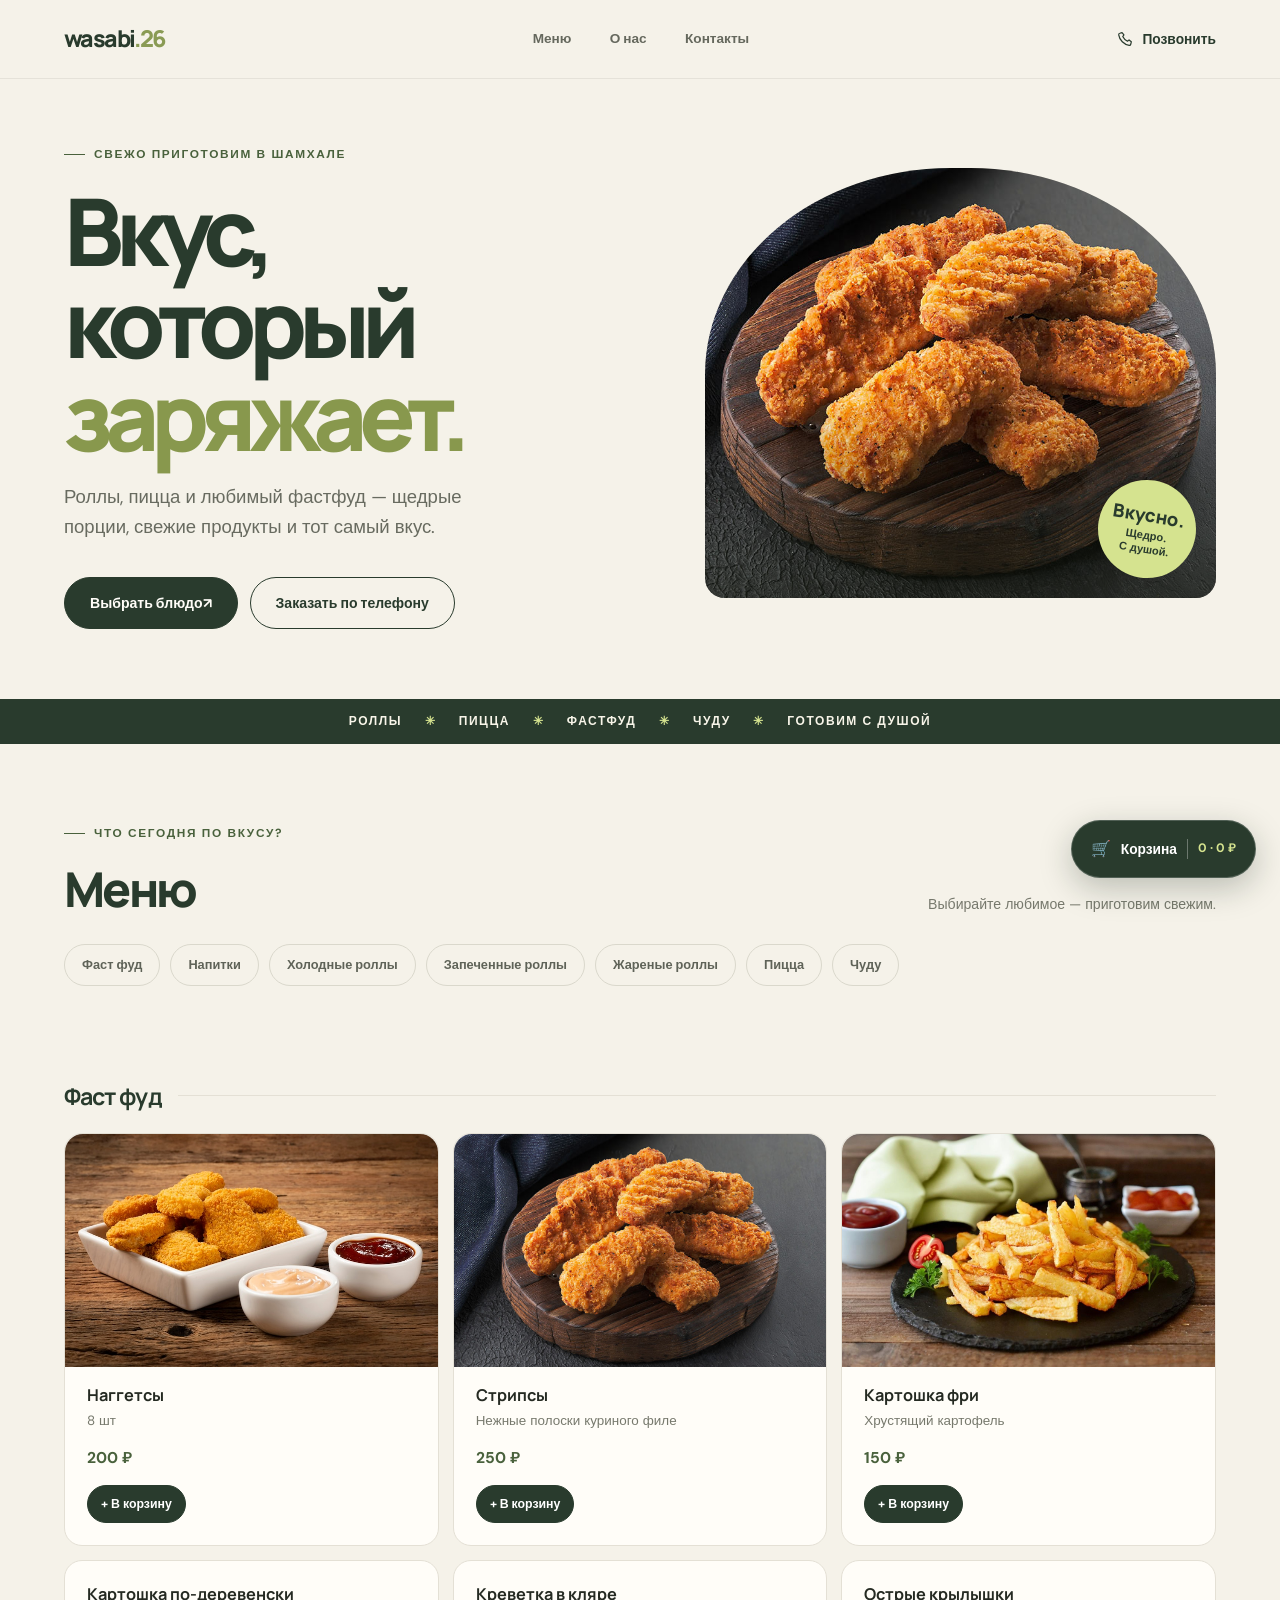
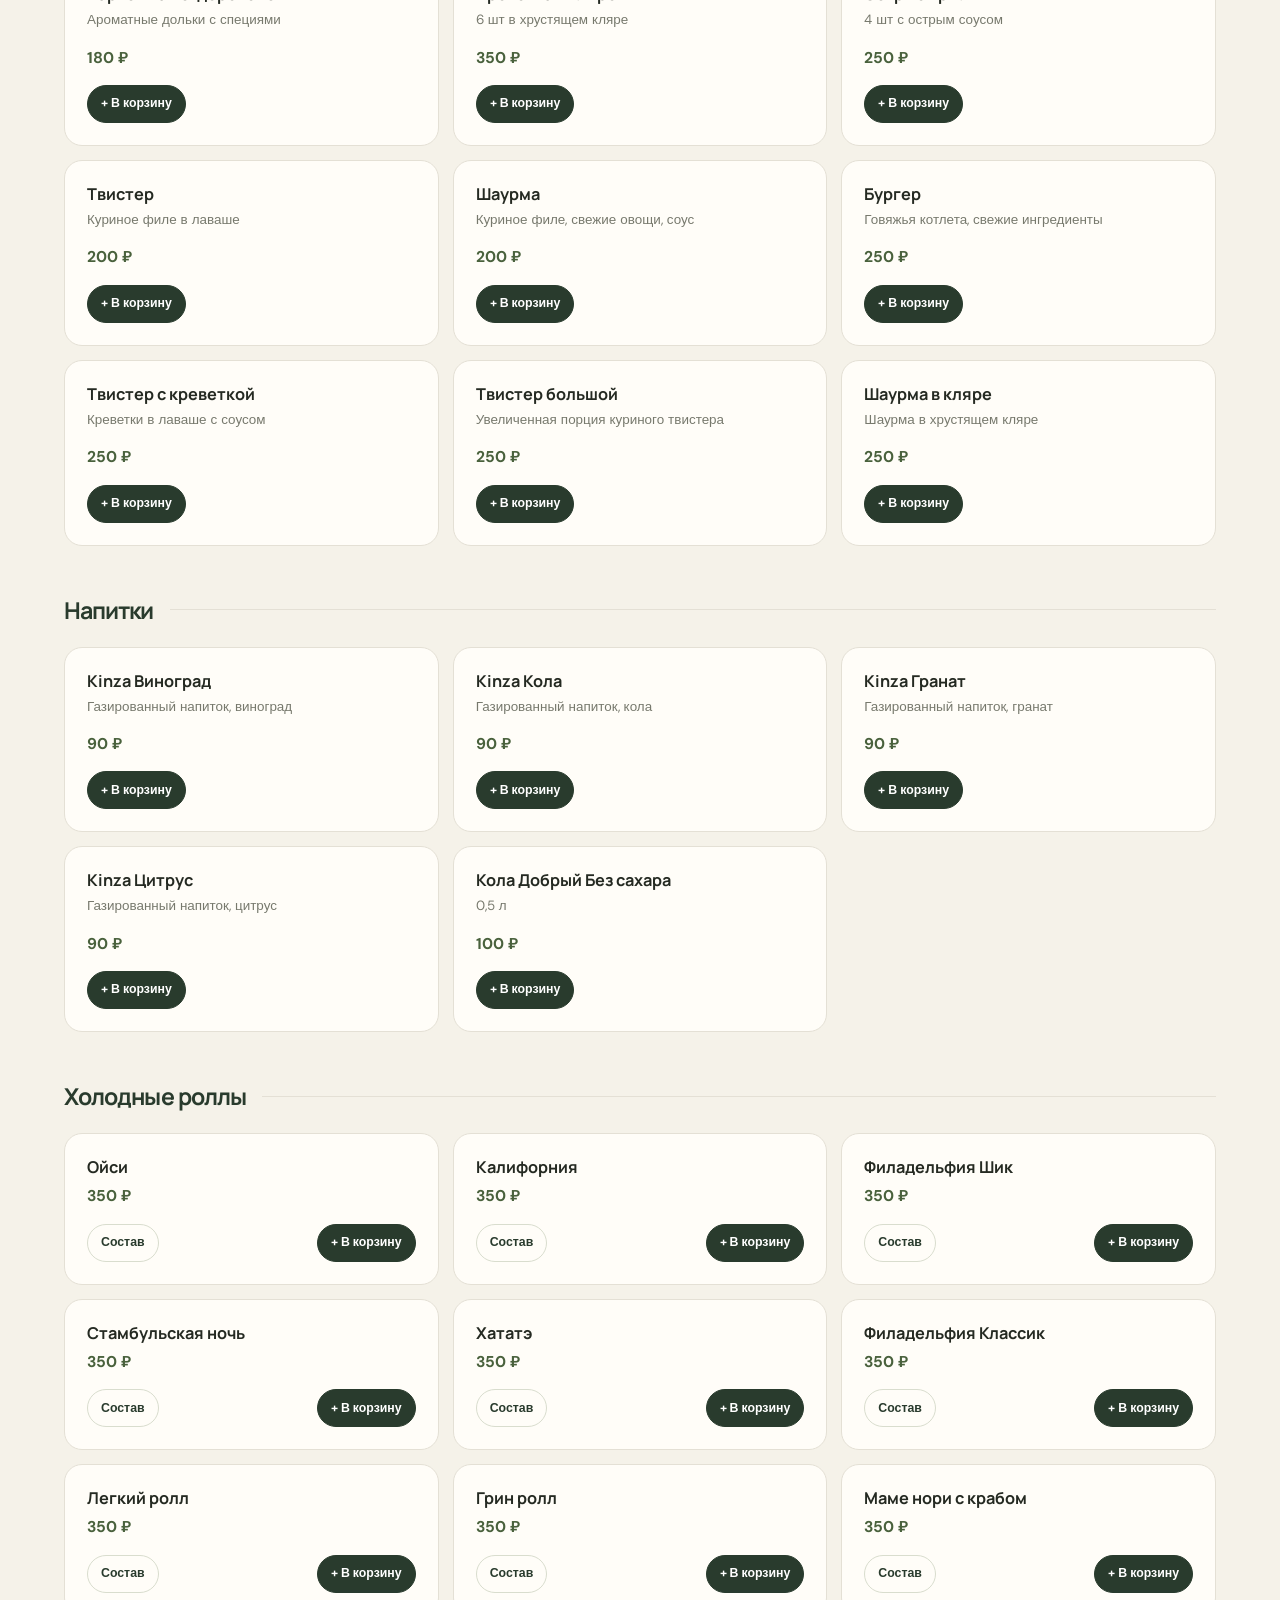
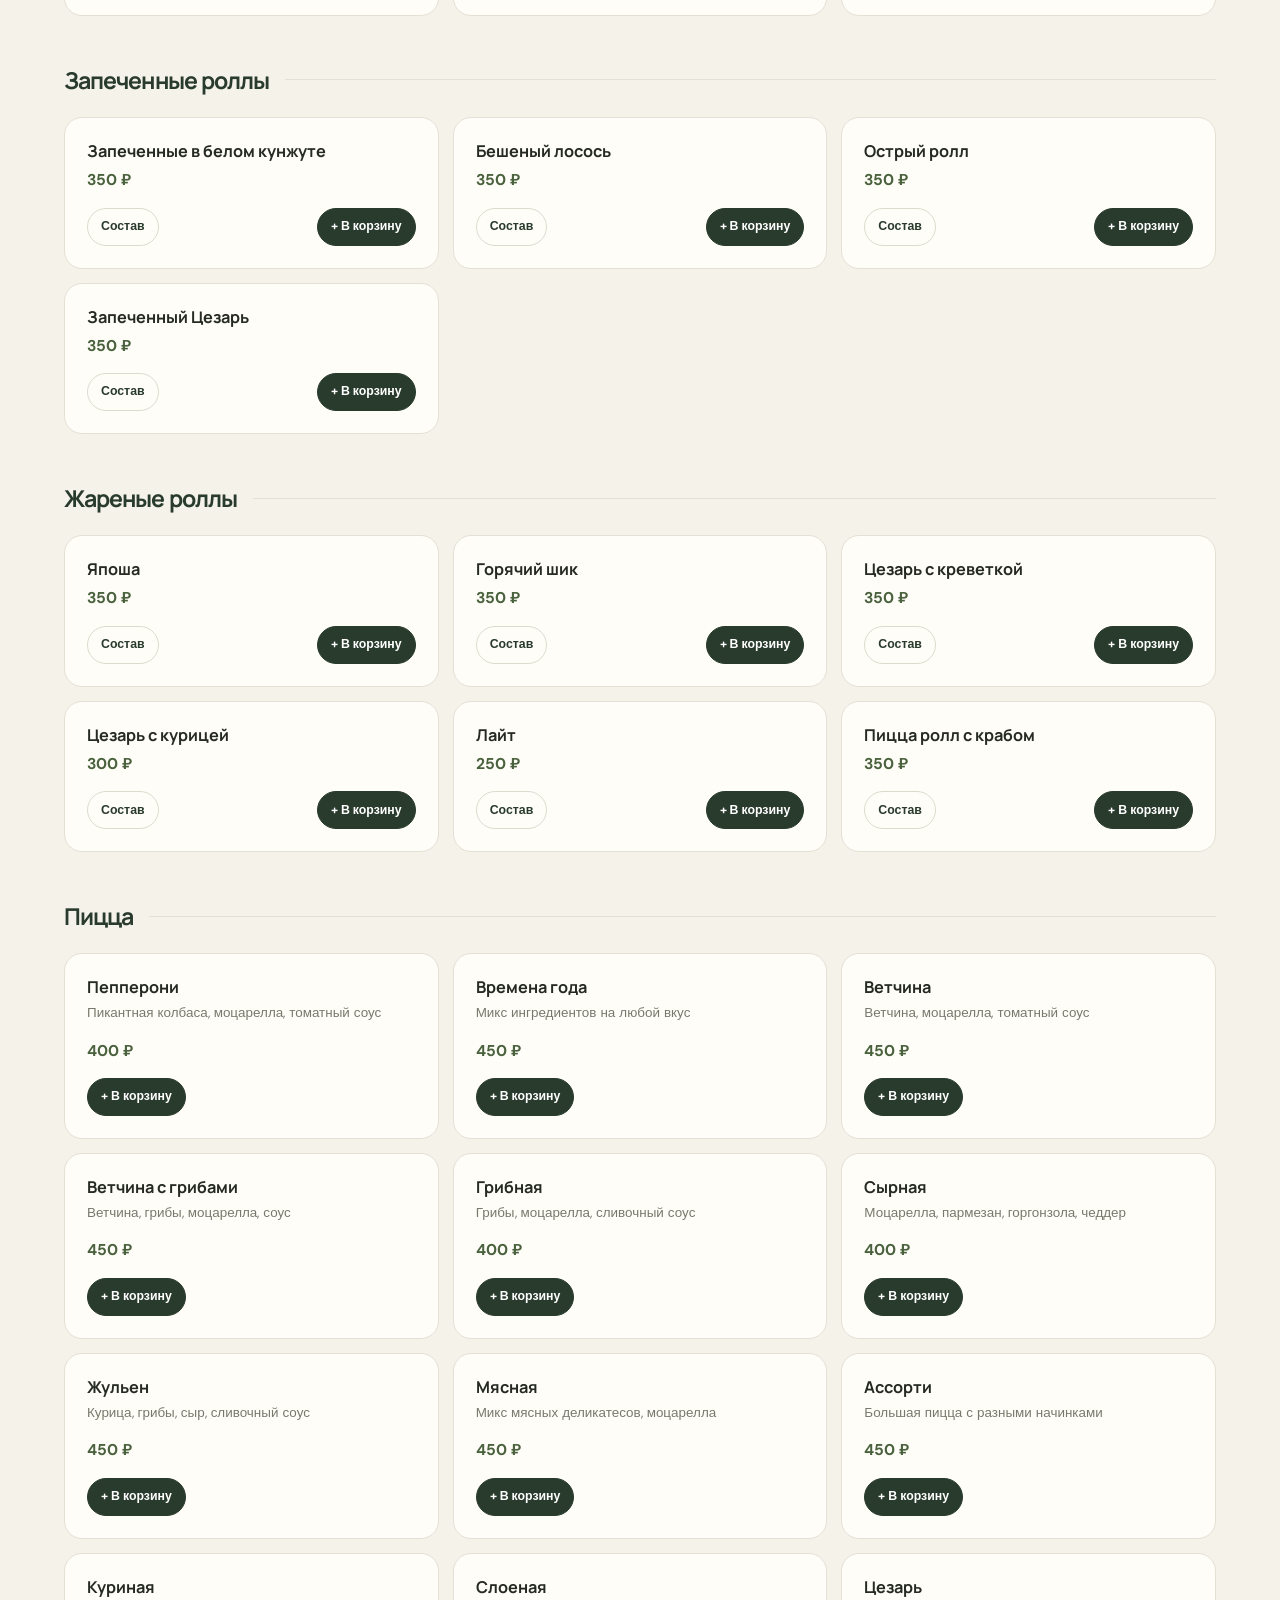
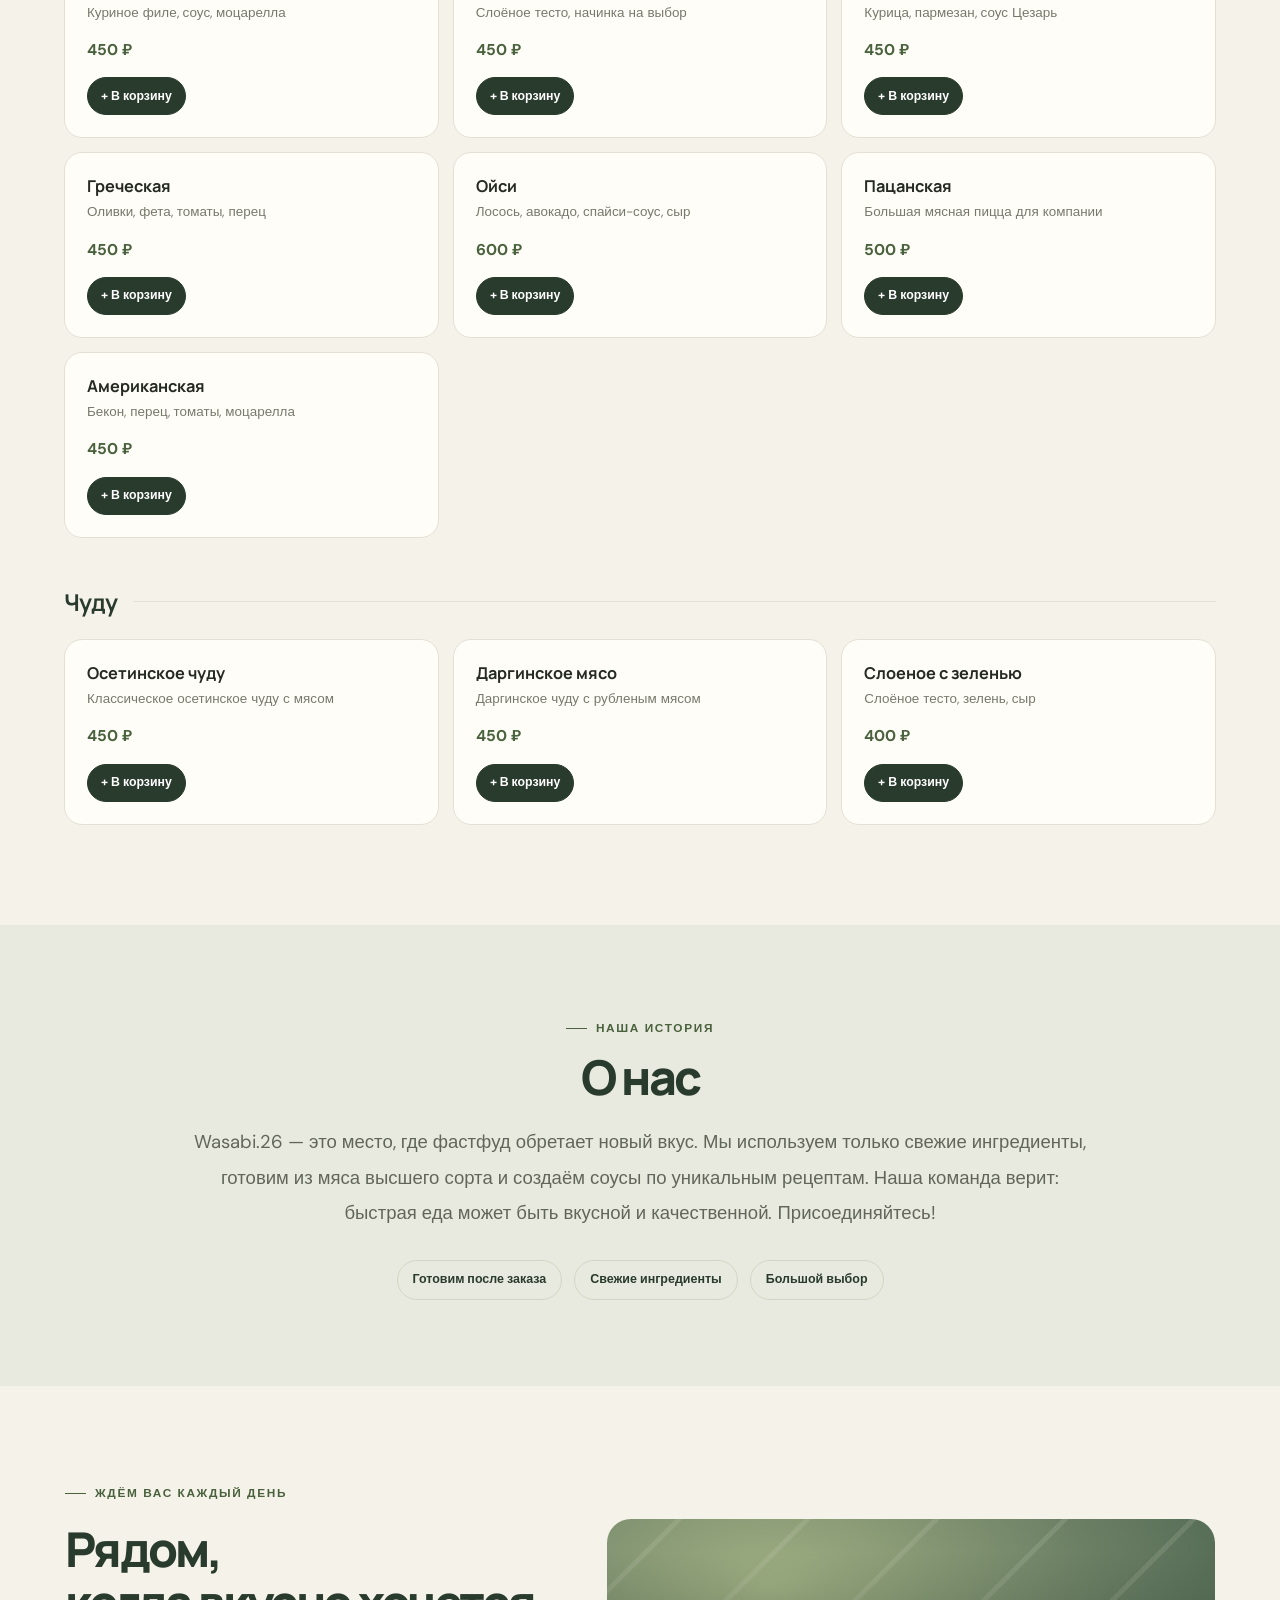
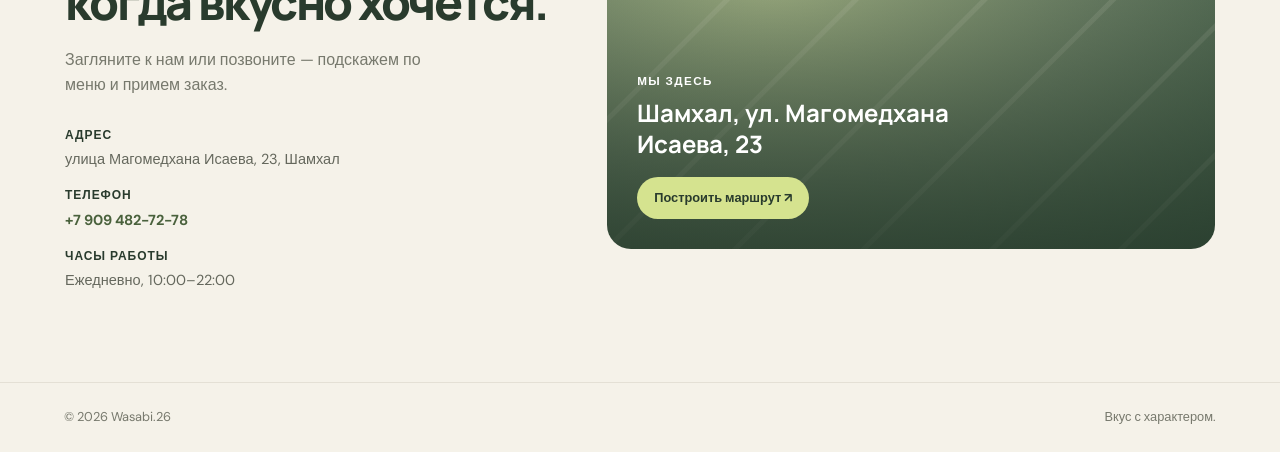
==== commit 54e5383f: "Add cart and WhatsApp ordering form Co-authored-by: Copilot App <223556219+Copilot@users.noreply.git" ====
--- a/index.html
+++ b/index.html
@@ -4,9 +4,37 @@
     <meta charset="UTF-8">
     <meta name="viewport" content="width=device-width, initial-scale=1.0">
     <meta name="theme-color" content="#f5f2e9">
-    <meta name="description" content="Wasabi.26 — роллы, пицца и любимый фастфуд в Шамхале. Заказывайте по телефону и забирайте свежеприготовленные блюда.">
-    <title>Wasabi.26 — вкус с характером</title>
+    <meta name="description" content="Wasabi.26 — роллы, пицца, фастфуд и чуду в Шамхале. Адрес: ул. Магомедхана Исаева, 23. Ежедневно с 10:00 до 22:00. Заказ: +7 909 482-72-78.">
+    <link rel="canonical" href="https://islam122344.github.io/">
+    <meta property="og:type" content="website">
+    <meta property="og:locale" content="ru_RU">
+    <meta property="og:title" content="Wasabi.26 — роллы, пицца и фастфуд в Шамхале">
+    <meta property="og:description" content="Свежие роллы, пицца, фастфуд и чуду. Ждём вас ежедневно в Шамхале.">
+    <meta property="og:url" content="https://islam122344.github.io/">
     <link rel="stylesheet" href="style.css">
+    <script type="application/ld+json">
+    {
+      "@context": "https://schema.org",
+      "@type": "Restaurant",
+      "name": "Wasabi.26",
+      "url": "https://islam122344.github.io/",
+      "telephone": "+79094827278",
+      "servesCuisine": ["Japanese", "Pizza", "Fast food"],
+      "address": {
+        "@type": "PostalAddress",
+        "streetAddress": "улица Магомедхана Исаева, 23",
+        "addressLocality": "Шамхал",
+        "addressRegion": "Республика Дагестан",
+        "addressCountry": "RU"
+      },
+      "openingHoursSpecification": [{
+        "@type": "OpeningHoursSpecification",
+        "dayOfWeek": ["Monday", "Tuesday", "Wednesday", "Thursday", "Friday", "Saturday", "Sunday"],
+        "opens": "10:00",
+        "closes": "22:00"
+      }]
+    }
+    </script>
 </head>
 <body>
 
@@ -479,6 +507,41 @@
         </div>
     </div>
 
+    <button class="cart-launcher" id="cartOpen" type="button" aria-haspopup="dialog" aria-controls="cartModal">
+        <span class="cart-launcher__icon" aria-hidden="true">🛒</span>
+        <span>Корзина</span>
+        <span class="cart-launcher__summary" id="cartSummary">0 · 0 ₽</span>
+    </button>
+
+    <div class="modal" id="cartModal" aria-hidden="true">
+        <div class="modal__overlay" data-close-cart></div>
+        <section class="modal__content cart-dialog" role="dialog" aria-modal="true" aria-labelledby="cartTitle">
+            <button class="modal__close" id="cartClose" type="button" aria-label="Закрыть">&times;</button>
+            <span class="section-eyebrow">Ваш выбор</span>
+            <h2 class="modal__title cart-dialog__title" id="cartTitle">Корзина</h2>
+            <div class="cart-empty" id="cartEmpty">Пока пусто — добавьте что-нибудь вкусное из меню.</div>
+            <div class="cart-items" id="cartItems" aria-live="polite"></div>
+            <div class="cart-total" id="cartTotal" hidden></div>
+            <form class="order-form" id="orderForm" hidden>
+                <h3 class="order-form__title">Контакты для заказа</h3>
+                <label class="order-form__field">
+                    <span>Ваше имя</span>
+                    <input name="customerName" autocomplete="name" required maxlength="80" placeholder="Как к вам обращаться">
+                </label>
+                <label class="order-form__field">
+                    <span>Телефон</span>
+                    <input name="customerPhone" type="tel" autocomplete="tel" required maxlength="30" placeholder="+7 900 000-00-00">
+                </label>
+                <label class="order-form__field">
+                    <span>Комментарий <small>необязательно</small></span>
+                    <textarea name="customerComment" rows="2" maxlength="300" placeholder="Например, пожелания к заказу"></textarea>
+                </label>
+                <p class="order-form__note">Откроется WhatsApp с текстом заказа. Проверьте сообщение и нажмите «Отправить».</p>
+                <button class="hero__button order-form__submit" type="submit">Перейти в WhatsApp <span aria-hidden="true">↗</span></button>
+            </form>
+        </section>
+    </div>
+
     <script>
         const rolls = {
             "ойси": "Креветка, сыр Филадельфия, огурцы, шапочка из лосося, спайси-соус, унаги-соус.",
@@ -522,16 +585,7 @@
         }
 
         document.querySelectorAll('.dish--clickable').forEach(card => {
-            card.setAttribute('tabindex', '0');
-            card.setAttribute('role', 'button');
-            card.setAttribute('aria-haspopup', 'dialog');
-            card.addEventListener('click', () => showRoll(card));
-            card.addEventListener('keydown', event => {
-                if (event.key === 'Enter' || event.key === ' ') {
-                    event.preventDefault();
-                    showRoll(card);
-                }
-            });
+            card.querySelector('.dish__hint').textContent = 'Состав можно посмотреть перед добавлением';
         });
 
         function closeModal() {
@@ -593,11 +647,169 @@
         mapModalClose.addEventListener('click', closeMapModal);
         mapModal.querySelector('.modal__overlay').addEventListener('click', closeMapModal);
 
+        const cartModal = document.getElementById('cartModal');
+        const cartOpen = document.getElementById('cartOpen');
+        const cartClose = document.getElementById('cartClose');
+        const cartItems = document.getElementById('cartItems');
+        const cartEmpty = document.getElementById('cartEmpty');
+        const cartTotal = document.getElementById('cartTotal');
+        const cartSummary = document.getElementById('cartSummary');
+        const orderForm = document.getElementById('orderForm');
+        const cartStorageKey = 'wasabi26-cart';
+        let cart = {};
+
+        try {
+            const savedCart = JSON.parse(localStorage.getItem(cartStorageKey) || '{}');
+            if (savedCart && typeof savedCart === 'object' && !Array.isArray(savedCart)) {
+                cart = savedCart;
+            }
+        } catch {
+            localStorage.removeItem(cartStorageKey);
+        }
+
+        function saveCart() {
+            localStorage.setItem(cartStorageKey, JSON.stringify(cart));
+        }
+
+        function makeCartButton(label, action, className, ariaLabel) {
+            const button = document.createElement('button');
+            button.type = 'button';
+            button.className = className;
+            button.textContent = label;
+            button.setAttribute('aria-label', ariaLabel);
+            button.addEventListener('click', action);
+            return button;
+        }
+
+        function renderCart() {
+            cartItems.replaceChildren();
+            let totalItems = 0;
+            let totalPrice = 0;
+            const entries = Object.entries(cart).filter(([, item]) =>
+                item && Number.isInteger(item.quantity) && item.quantity > 0 &&
+                Number.isFinite(item.price) && item.price > 0 &&
+                typeof item.name === 'string'
+            );
+            cart = Object.fromEntries(entries);
+
+            entries.forEach(([id, item]) => {
+                totalItems += item.quantity;
+                totalPrice += item.price * item.quantity;
+                const row = document.createElement('div');
+                row.className = 'cart-row';
+
+                const info = document.createElement('div');
+                info.className = 'cart-row__info';
+                const name = document.createElement('span');
+                name.className = 'cart-row__name';
+                name.textContent = item.name;
+                const price = document.createElement('span');
+                price.className = 'cart-row__price';
+                price.textContent = `${item.price * item.quantity} ₽`;
+                info.append(name, price);
+
+                const controls = document.createElement('div');
+                controls.className = 'cart-row__controls';
+                controls.append(
+                    makeCartButton('−', () => changeQuantity(id, -1), 'quantity-button', `Уменьшить количество: ${item.name}`),
+                    Object.assign(document.createElement('span'), { textContent: String(item.quantity), className: 'cart-row__quantity' }),
+                    makeCartButton('+', () => changeQuantity(id, 1), 'quantity-button', `Добавить количество: ${item.name}`),
+                    makeCartButton('Удалить', () => removeFromCart(id), 'cart-row__remove', `Удалить ${item.name} из корзины`)
+                );
+                row.append(info, controls);
+                cartItems.append(row);
+            });
+
+            const isEmpty = totalItems === 0;
+            cartEmpty.hidden = !isEmpty;
+            cartTotal.hidden = isEmpty;
+            orderForm.hidden = isEmpty;
+            cartTotal.textContent = `Итого: ${totalPrice} ₽`;
+            cartSummary.textContent = `${totalItems} · ${totalPrice} ₽`;
+            cartOpen.setAttribute('aria-label', `Корзина: ${totalItems} товаров на ${totalPrice} рублей`);
+            saveCart();
+        }
+
+        function changeQuantity(id, delta) {
+            if (!cart[id]) return;
+            cart[id].quantity += delta;
+            if (cart[id].quantity <= 0) delete cart[id];
+            renderCart();
+        }
+
+        function removeFromCart(id) {
+            delete cart[id];
+            renderCart();
+        }
+
+        document.querySelectorAll('.dish').forEach((card, index) => {
+            const name = card.querySelector('.dish__name')?.textContent.trim();
+            const priceText = card.querySelector('.dish__price')?.textContent || '';
+            const price = Number(priceText.replace(/[^\d]/g, ''));
+            if (!name || !Number.isFinite(price) || price <= 0) return;
+
+            const actions = document.createElement('div');
+            actions.className = 'dish__actions';
+
+            if (card.classList.contains('dish--clickable')) {
+                actions.append(makeCartButton('Состав', () => showRoll(card), 'dish__details-button', `Состав блюда: ${name}`));
+            }
+
+            actions.append(makeCartButton('+ В корзину', () => {
+                const id = `${index}-${name}`;
+                if (!cart[id]) cart[id] = { name, price, quantity: 0 };
+                cart[id].quantity += 1;
+                renderCart();
+                cartOpen.classList.add('cart-launcher--updated');
+                window.setTimeout(() => cartOpen.classList.remove('cart-launcher--updated'), 450);
+            }, 'dish__add-button', `Добавить ${name} за ${price} рублей в корзину`));
+            card.append(actions);
+        });
+
+        function closeCart() {
+            cartModal.classList.remove('modal--open');
+            cartModal.setAttribute('aria-hidden', 'true');
+            document.body.classList.remove('modal-is-open');
+            cartOpen.focus();
+        }
+
+        cartOpen.addEventListener('click', () => {
+            cartModal.classList.add('modal--open');
+            cartModal.setAttribute('aria-hidden', 'false');
+            document.body.classList.add('modal-is-open');
+            cartClose.focus();
+        });
+        cartClose.addEventListener('click', closeCart);
+        cartModal.querySelector('[data-close-cart]').addEventListener('click', closeCart);
+
+        orderForm.addEventListener('submit', event => {
+            event.preventDefault();
+            if (!orderForm.reportValidity()) return;
+
+            const formData = new FormData(orderForm);
+            const lines = Object.values(cart).map(item => `${item.name} × ${item.quantity} — ${item.price * item.quantity} ₽`);
+            const total = Object.values(cart).reduce((sum, item) => sum + item.price * item.quantity, 0);
+            const message = [
+                'Здравствуйте! Хочу оформить заказ в Wasabi.26:',
+                '',
+                ...lines,
+                '',
+                `Итого: ${total} ₽`,
+                `Имя: ${formData.get('customerName')}`,
+                `Телефон: ${formData.get('customerPhone')}`,
+                formData.get('customerComment') ? `Комментарий: ${formData.get('customerComment')}` : ''
+            ].filter(Boolean).join('\n');
+            window.location.assign(`https://wa.me/79094827278?text=${encodeURIComponent(message)}`);
+        });
+
+        renderCart();
+
         document.addEventListener('keydown', e => {
             if (e.key === 'Escape') {
                 closeModal();
                 if (orderModal.classList.contains('modal--open')) closeOrderModal();
                 if (mapModal.classList.contains('modal--open')) closeMapModal();
+                if (cartModal.classList.contains('modal--open')) closeCart();
             }
         });
     </script>
--- a/style.css
+++ b/style.css
@@ -245,8 +245,86 @@
 .dish__price { display: inline-block; color: var(--green); font-size: .98rem; font-weight: 700; }
 .dish--clickable { position: relative; min-height: 120px; cursor: pointer; }
 .dish--clickable .dish__description { display: none; }
-.dish--clickable .dish__hint { display: block; margin-top: 12px; color: #858b70; font-size: .73rem; }
+.dish--clickable .dish__hint { display: none; }
 .dish--clickable:focus-visible { outline: 3px solid #9cad62; outline-offset: 3px; }
+.dish__actions { display: flex; align-items: center; justify-content: space-between; gap: 8px; margin-top: 15px; }
+.dish__add-button, .dish__details-button {
+    display: inline-flex;
+    min-height: 38px;
+    align-items: center;
+    justify-content: center;
+    padding: 0 13px;
+    border: 1px solid #d9ddce;
+    border-radius: 999px;
+    background: transparent;
+    color: var(--green-dark);
+    font-size: .77rem;
+    font-weight: 700;
+    cursor: pointer;
+    transition: background var(--ease), border-color var(--ease), transform var(--ease);
+}
+.dish__add-button { border-color: var(--green-dark); background: var(--green-dark); color: white; }
+.dish__add-button:hover { transform: translateY(-1px); border-color: var(--green); background: var(--green); }
+.dish__details-button:hover { border-color: #b9c29e; background: #f0f1e8; }
+.dish__add-button:focus-visible, .dish__details-button:focus-visible { outline: 3px solid #9cad62; outline-offset: 2px; }
+
+.cart-launcher {
+    position: fixed;
+    z-index: 30;
+    right: 24px;
+    bottom: 22px;
+    display: inline-flex;
+    min-height: 58px;
+    align-items: center;
+    gap: 10px;
+    padding: 0 19px;
+    border: 1px solid #ffffff30;
+    border-radius: 999px;
+    background: var(--green-dark);
+    color: white;
+    box-shadow: 0 10px 32px #15221940;
+    font-size: .86rem;
+    font-weight: 700;
+    cursor: pointer;
+    transition: transform var(--ease), background var(--ease);
+}
+.cart-launcher:hover { transform: translateY(-2px); background: var(--green); }
+.cart-launcher--updated { transform: scale(1.04); }
+.cart-launcher__icon { font-size: 1rem; }
+.cart-launcher__summary { padding-left: 10px; border-left: 1px solid #ffffff50; color: var(--lime); font-size: .77rem; }
+.cart-dialog { width: min(100%, 560px); max-height: min(86vh, 780px); overflow-y: auto; overscroll-behavior: contain; }
+.cart-dialog__title { margin-bottom: 18px; }
+.cart-empty { padding: 20px; border-radius: 14px; background: #f0f1e8; color: var(--muted); font-size: .9rem; }
+.cart-items { display: grid; gap: 11px; }
+.cart-row { display: flex; align-items: center; justify-content: space-between; gap: 15px; padding: 14px 0; border-bottom: 1px solid var(--line); }
+.cart-row__info { display: grid; gap: 3px; }
+.cart-row__name { color: var(--ink); font-size: .9rem; font-weight: 700; }
+.cart-row__price { color: var(--green); font-size: .82rem; font-weight: 700; }
+.cart-row__controls { display: flex; flex-shrink: 0; align-items: center; gap: 8px; }
+.quantity-button { width: 32px; height: 32px; border: 1px solid var(--line); border-radius: 50%; background: var(--white); color: var(--green-dark); font-size: 1.05rem; cursor: pointer; }
+.quantity-button:hover { background: #eff1e6; }
+.cart-row__quantity { min-width: 16px; text-align: center; font-size: .87rem; font-weight: 700; }
+.cart-row__remove { padding: 5px 0 5px 5px; border: 0; background: transparent; color: #8c5d4c; font-size: .74rem; cursor: pointer; }
+.cart-total { margin: 18px 0; color: var(--green-dark); text-align: right; font: 800 1.2rem 'Manrope', sans-serif; }
+.order-form { display: grid; gap: 13px; margin-top: 20px; padding-top: 19px; border-top: 1px solid var(--line); }
+.order-form__title { margin: 0; color: var(--green-dark); font: 700 1rem 'Manrope', sans-serif; }
+.order-form__field { display: grid; gap: 6px; color: #53584c; font-size: .78rem; font-weight: 700; }
+.order-form__field small { color: var(--muted); font-weight: 400; }
+.order-form__field input, .order-form__field textarea {
+    width: 100%;
+    min-height: 44px;
+    padding: 10px 12px;
+    border: 1px solid #dcded3;
+    border-radius: 10px;
+    background: #fffefa;
+    color: var(--ink);
+    font: 400 .9rem 'DM Sans', sans-serif;
+}
+.order-form__field textarea { min-height: 72px; resize: vertical; }
+.order-form__field input:focus, .order-form__field textarea:focus { border-color: #82945b; outline: 3px solid #dce5bd; }
+.order-form__note { margin: 0; color: var(--muted); font-size: .77rem; line-height: 1.5; }
+.order-form__submit { width: 100%; gap: 9px; }
+[hidden] { display: none !important; }
 
 .about { padding: 86px 5vw; background: #e9eadf; }
 .about__container { max-width: 900px; margin: 0 auto; text-align: center; }
@@ -377,6 +455,11 @@
     .contacts__map { min-height: 270px; padding: 23px; }
     .footer__container { align-items: flex-start; flex-direction: column; gap: 5px; }
     .modal__content { padding: 28px 24px; }
+    .cart-launcher { right: 14px; bottom: 14px; min-height: 52px; padding: 0 15px; }
+    .cart-dialog { max-height: 88vh; padding: 24px 18px; }
+    .cart-row { align-items: flex-start; flex-direction: column; gap: 9px; }
+    .cart-row__controls { width: 100%; }
+    .cart-row__remove { margin-left: auto; }
 }
 @media (prefers-reduced-motion: reduce) {
     *, *::before, *::after { scroll-behavior: auto !important; transition-duration: .01ms !important; }
